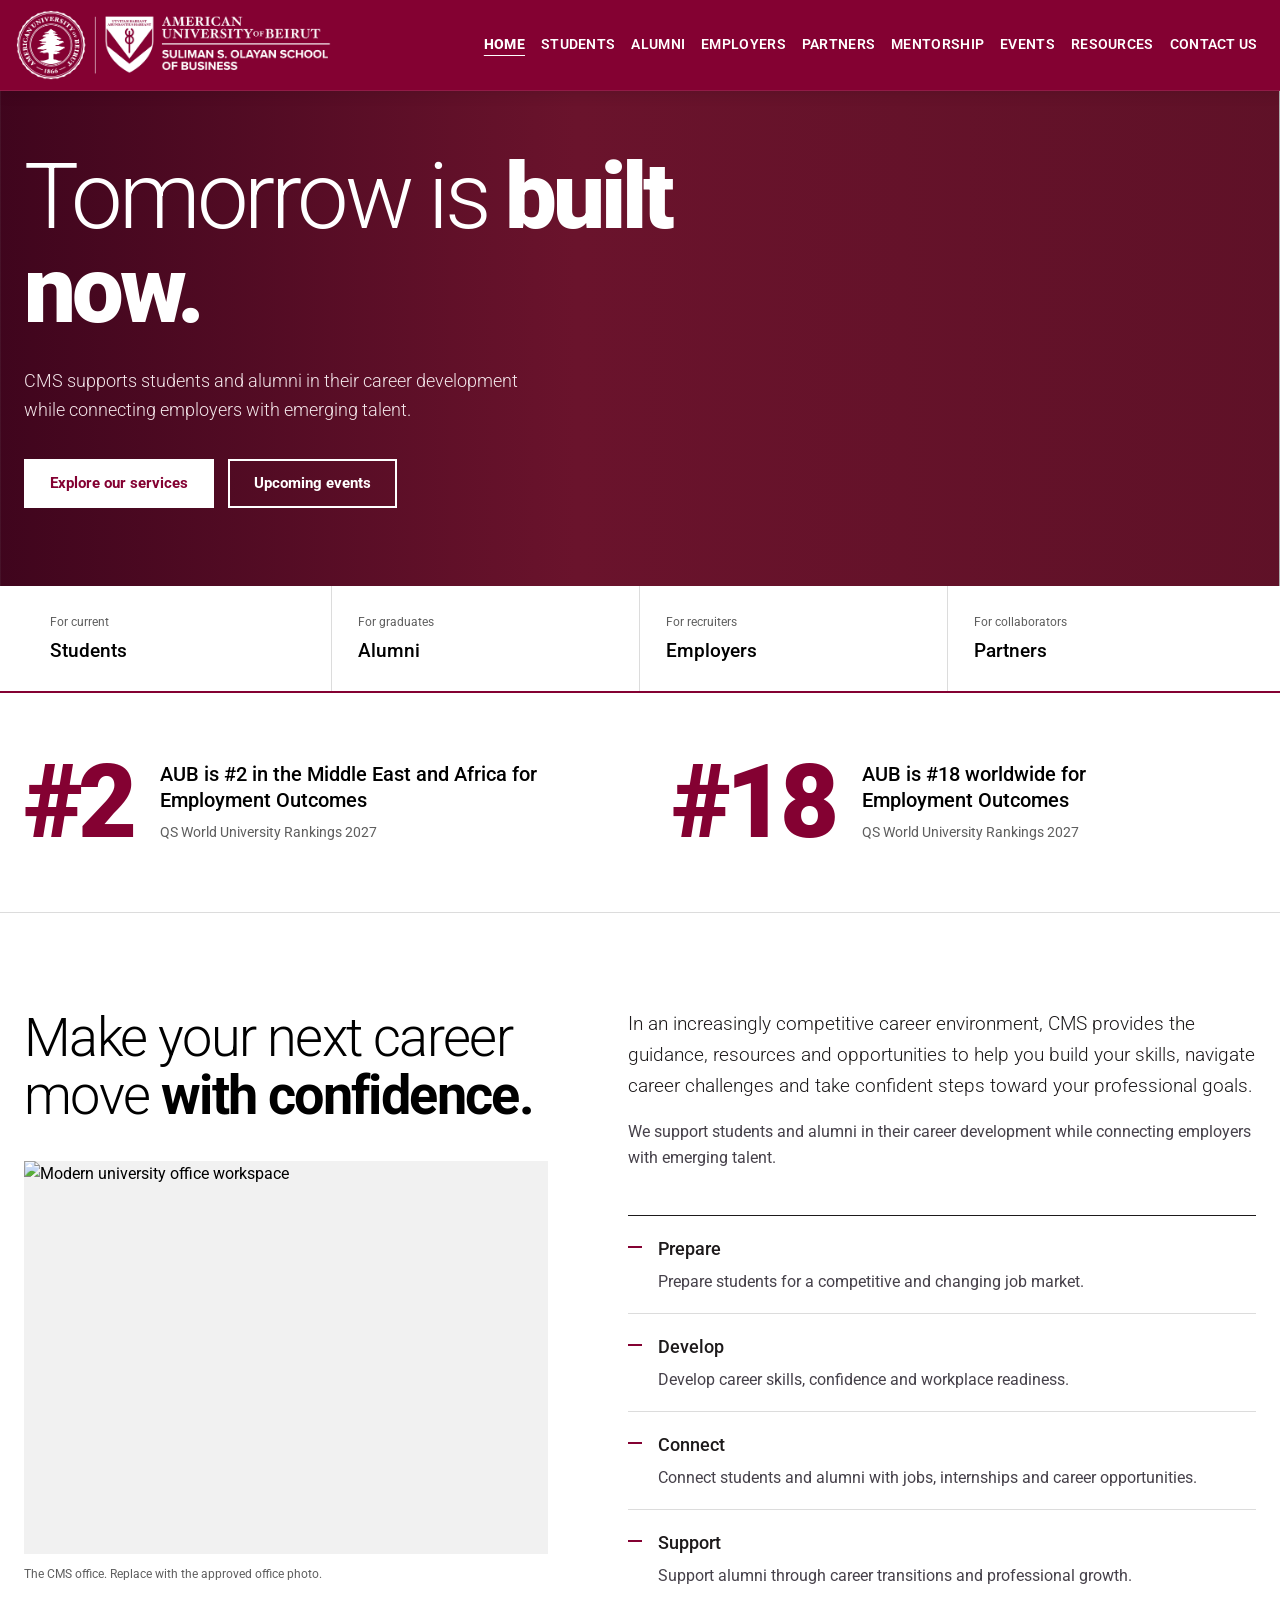
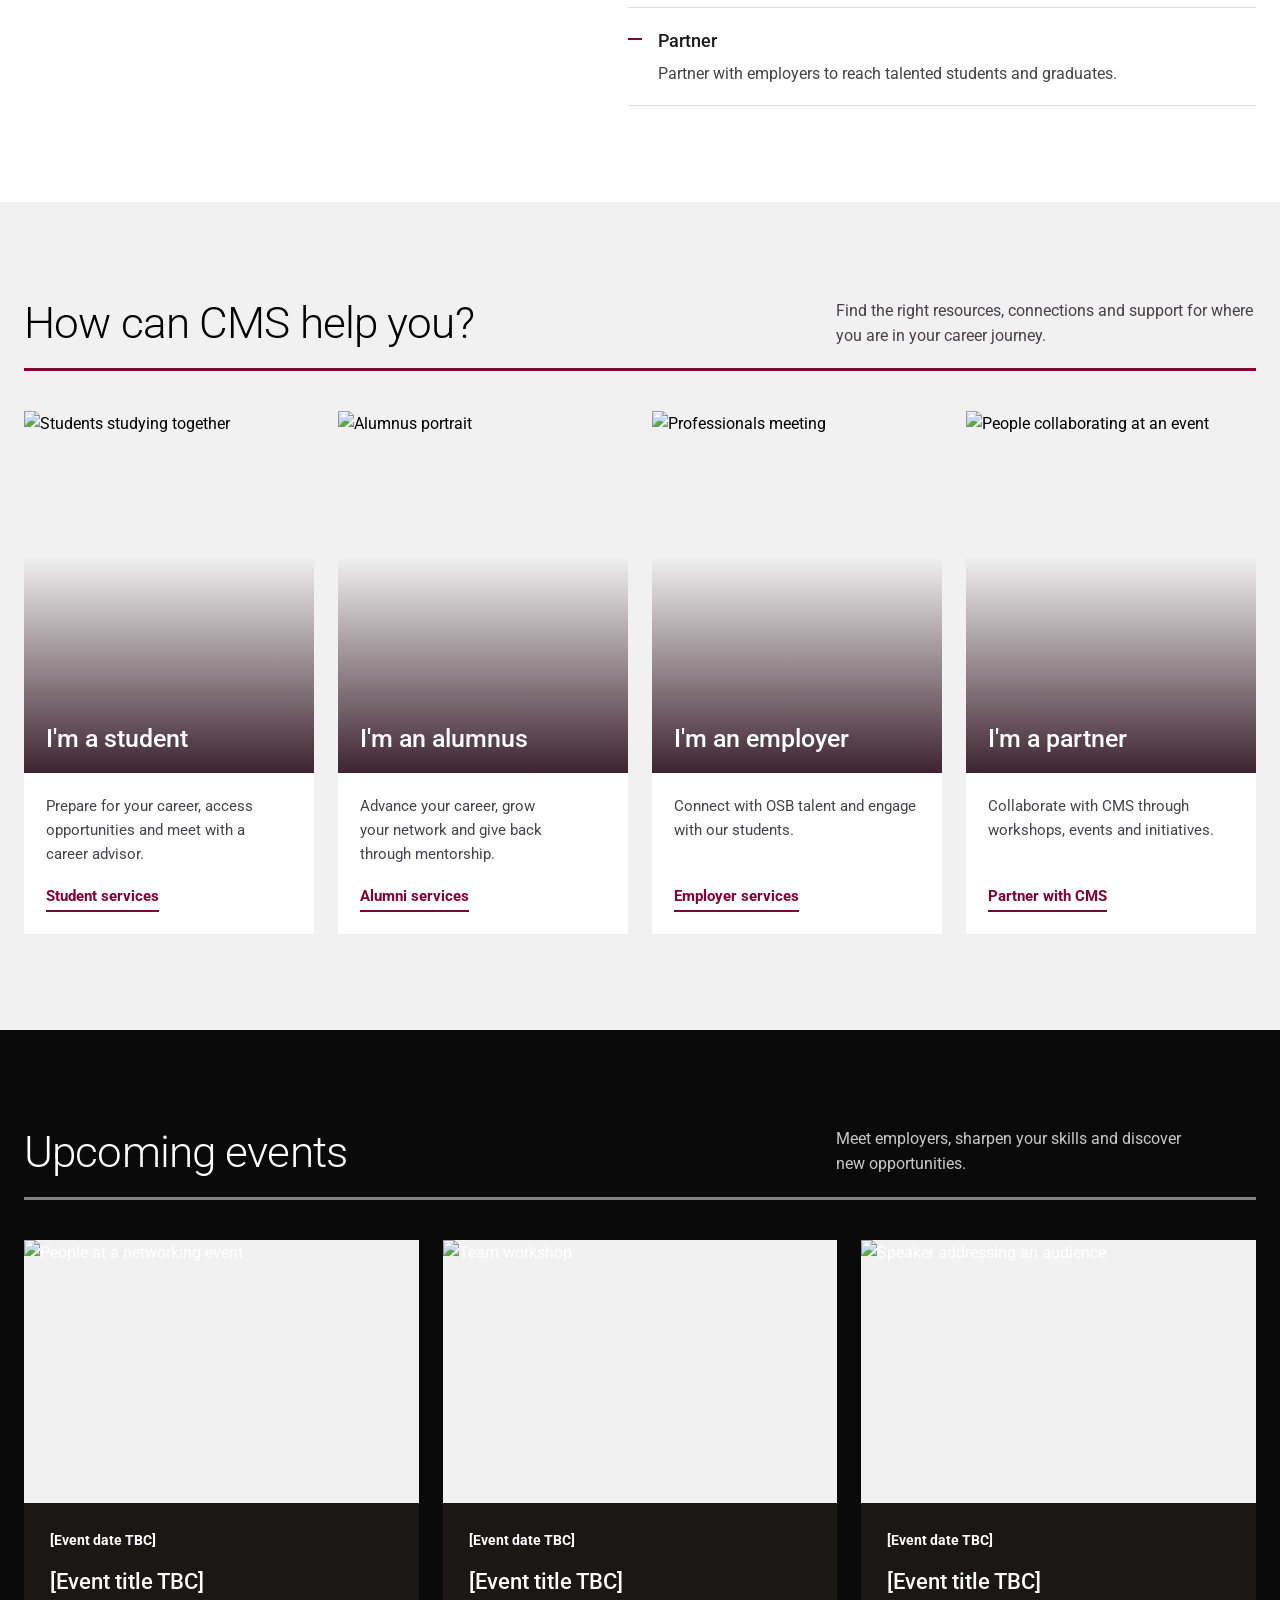
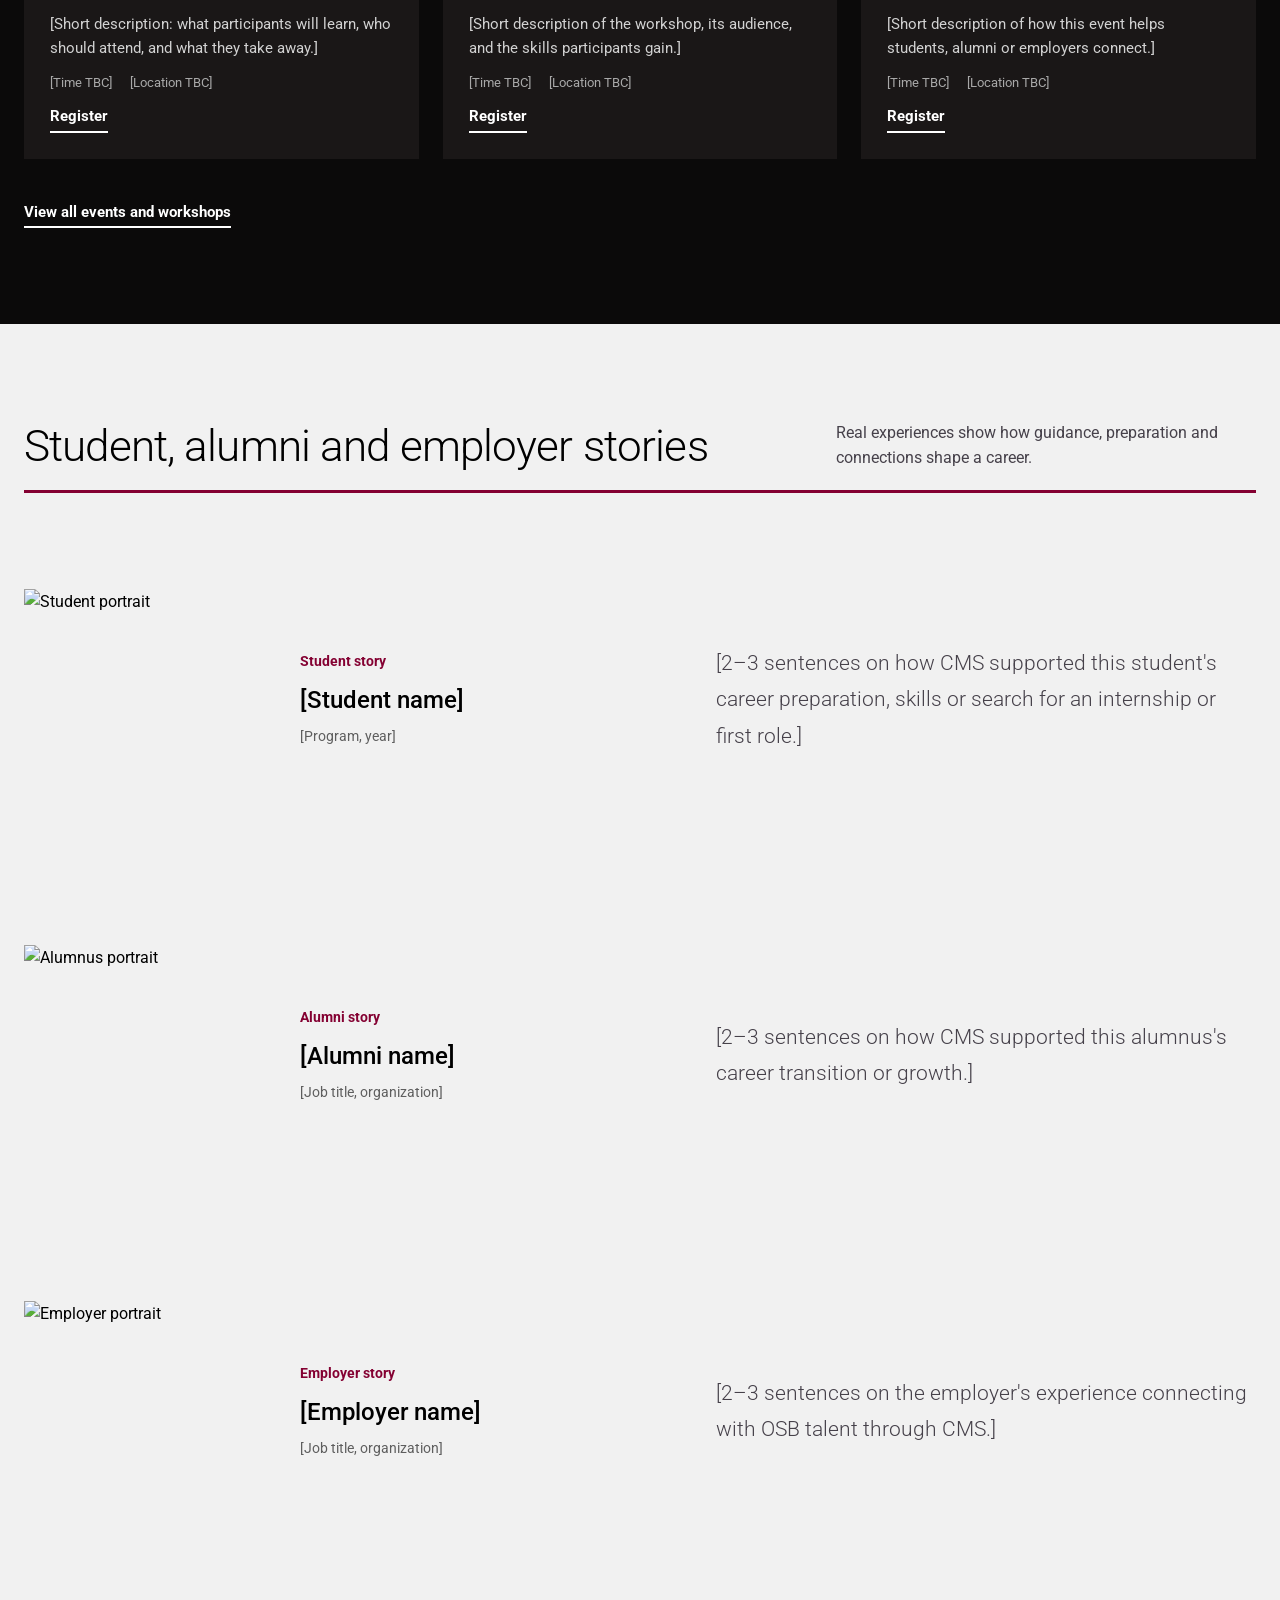
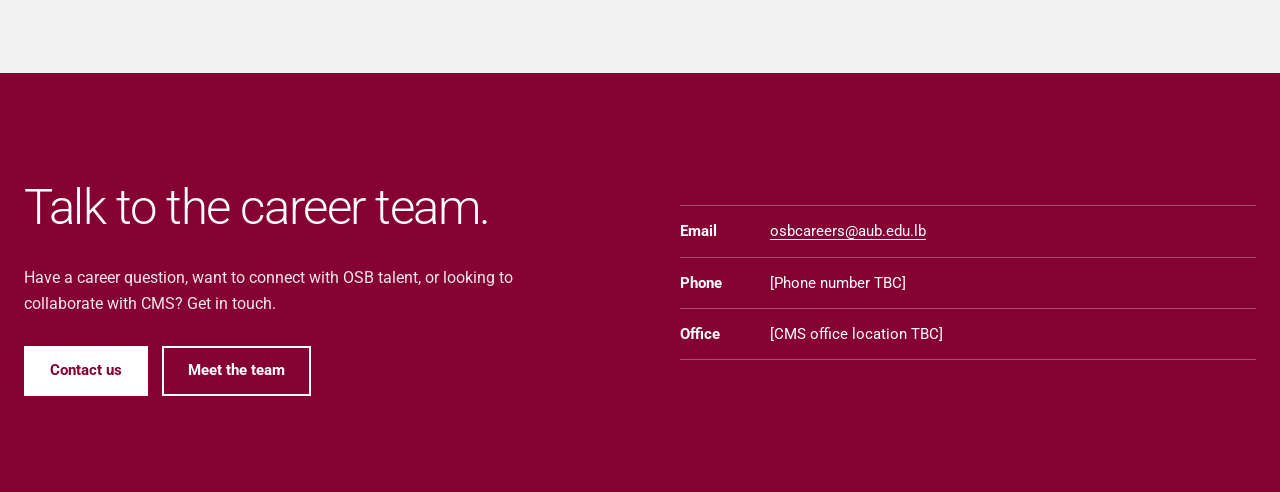
==== index.html @ 4e5e79fa "inner pages" ====
<!DOCTYPE html>
<html lang="en">

<head>
    <meta charset="UTF-8">
    <meta name="viewport" content="width=device-width, initial-scale=1.0">
    <meta name="description"
        content="Career Management Services at the American University of Beirut supports students and alumni in career development and connects employers with emerging talent.">
    <title>Career Management Services | AUB</title>
    <link href="images/logos/favicon.ico" rel="icon" type="image/x-icon" />
    <link rel="preconnect" href="https://fonts.googleapis.com">
    <link rel="preconnect" href="https://fonts.gstatic.com" crossorigin>
    <link href="https://fonts.googleapis.com/css2?family=Roboto:wght@300;400;500;700;900&display=swap" rel="stylesheet">
    <link rel="stylesheet" href="css/menu.css" />
    <link rel="stylesheet" href="css/main.css" />
    <script defer="" src="js/menu.js"></script>

    <style>
        /* Audience path strip */
        .audience-paths {
            position: relative;
            background: var(--color-surface);
            border-bottom: 1px solid var(--color-line);
        }

        .audience-paths__grid {
            position: relative;
            z-index: 2;
            display: grid;
            grid-template-columns: repeat(4, 1fr);
            margin-top: -52px;
            box-shadow: 0 2px 0 var(--color-primary);
        }

        .audience-paths__item {
            display: flex;
            flex-direction: column;
            gap: 4px;
            padding: 26px 26px 24px;
            background: var(--color-surface);
            border-right: 1px solid var(--color-line);
            transition: background var(--transition-base), color var(--transition-base);
        }

        .audience-paths__item:last-child {
            border-right: 0;
        }

        .audience-paths__item:hover {
            background: var(--color-primary);
            color: #fff;
        }

        .audience-paths__eyebrow {
            font-size: .78rem;
            color: var(--color-muted);
            transition: color var(--transition-base);
        }

        .audience-paths__item:hover .audience-paths__eyebrow {
            color: var(--color-primary-soft);
        }

        .audience-paths__label {
            font-size: 1.2rem;
            font-weight: 500;
        }

        /* Employment outcomes band */
        .outcomes {
            padding: var(--space-section-sm) 0 0;
        }

        .outcomes__grid {
            display: grid;
            grid-template-columns: 1fr 1fr;
            gap: 64px;
            padding-bottom: var(--space-section-sm);
            border-bottom: 1px solid var(--color-line);
        }

        /* Stat (home only) */
        .stat {
            display: flex;
            align-items: center;
            gap: 28px;
        }

        .stat__value {
            flex-shrink: 0;
            font-size: clamp(4rem, 8vw, 6.5rem);
            font-weight: 900;
            line-height: .9;
            letter-spacing: -.05em;
            color: var(--color-primary);
        }

        .stat__title {
            font-size: 1.25rem;
            font-weight: 500;
            line-height: 1.3;
            margin-bottom: 8px;
        }

        .stat__source {
            font-size: .9rem;
            color: var(--color-muted);
        }

        /* About */
        .about {
            display: grid;
            grid-template-columns: 5fr 6fr;
            gap: 80px;
        }

        .about__aside {
            position: sticky;
            top: 40px;
            align-self: start;
        }

        .about__title {
            font-size: var(--fs-heading-xl);
            font-weight: 300;
            line-height: 1.08;
            letter-spacing: -.03em;
        }

        .about__title strong {
            font-weight: 700;
        }

        .about__figure {
            margin: 36px 0 0;
        }

        .about__figure-media {
            aspect-ratio: 4 / 3;
        }

        .about__figure-caption {
            margin-top: 10px;
            font-size: .78rem;
            color: var(--color-muted);
        }

        .about__lead {
            margin-bottom: 18px;
        }

        .about__copy p+p {
            margin-top: 16px;
            color: var(--color-body-text);
        }

        /* Pillars list */
        .pillars {
            margin: 44px 0 0;
            padding: 0;
            list-style: none;
            border-top: 1px solid var(--color-ink);
        }

        .pillars__item {
            position: relative;
            padding: 18px 0 18px 30px;
            color: var(--color-body-text);
            border-bottom: 1px solid var(--color-line);
        }

        .pillars__item::before {
            content: "";
            position: absolute;
            left: 0;
            top: 30px;
            width: 14px;
            height: 2px;
            background: var(--color-primary);
        }

        .pillars__title {
            margin-bottom: 6px;
            font-size: 1.15rem;
            font-weight: 500;
            color: var(--color-ink);
        }

        /* Card grid (home only) */
        .card-grid {
            display: grid;
            gap: 24px;
        }

        .card-grid--3 {
            grid-template-columns: repeat(3, 1fr);
        }

        .card-grid--4 {
            grid-template-columns: repeat(4, 1fr);
        }

        /* Audience cards */
        .audience-card {
            display: flex;
            flex-direction: column;
            background: var(--color-surface);
        }

        .audience-card__media {
            aspect-ratio: 4 / 5;
        }

        .audience-card__media img {
            transition: transform var(--transition-slow);
        }

        .audience-card:hover .audience-card__media img {
            transform: scale(1.04);
        }

        .audience-card__media::after {
            content: "";
            position: absolute;
            inset: 40% 0 0;
            background: linear-gradient(transparent, rgba(30, 0, 12, .85));
        }

        .audience-card__title {
            position: absolute;
            left: 22px;
            right: 22px;
            bottom: 20px;
            z-index: 1;
            color: #fff;
            font-size: 1.55rem;
            font-weight: 500;
            line-height: 1.15;
        }

        .audience-card__body {
            display: flex;
            flex: 1;
            flex-direction: column;
            gap: 18px;
            padding: 22px;
        }

        .audience-card__text {
            font-size: .93rem;
            color: var(--color-body-text);
        }

        .audience-card__body .cta-link {
            margin-top: auto;
            align-self: flex-start;
        }

        /* Dark section variant (home only) */
        .section--dark {
            background: var(--color-surface-dark);
            color: #fff;
        }

        .section--dark .section-heading {
            border-bottom-color: #808080;
        }

        .section--dark .section-heading__intro {
            color: #c9c9c9;
        }

        .section--dark .cta-link {
            color: #fff;
        }

        .section--dark .cta-link:hover {
            color: var(--color-primary);
        }

        /* Event cards */
        .event-card {
            display: flex;
            flex-direction: column;
            background: var(--color-surface-dark-alt);
        }

        .event-card__media {
            aspect-ratio: 3 / 2;
        }

        .event-card__body {
            display: flex;
            flex: 1;
            flex-direction: column;
            gap: 12px;
            padding: 26px;
        }

        .event-card__date {
            font-size: .9rem;
            font-weight: 700;
        }

        .event-card__title {
            font-size: 1.4rem;
            font-weight: 500;
        }

        .event-card__text {
            font-size: .95rem;
            color: var(--color-on-dark-soft);
        }

        .event-card__meta {
            display: flex;
            flex-wrap: wrap;
            gap: 6px 18px;
            font-size: .82rem;
            color: var(--color-on-dark-muted);
        }

        .event-card__body .cta-link {
            margin-top: auto;
            align-self: flex-start;
        }

        .events__footer {
            margin-top: 40px;
        }

        /* Stories */
        .story-list {
            display: grid;
            gap: 24px;
        }

        .story {
            display: grid;
            grid-template-columns: 220px 1fr 1.5fr;
            gap: 56px;
            align-items: center;
            padding: 56px 0;
        }

        .story__media {
            aspect-ratio: 1;
        }

        .story__kind {
            margin-bottom: 8px;
            font-size: .85rem;
            font-weight: 700;
            color: var(--color-primary);
        }

        .story__name {
            font-size: 1.5rem;
            font-weight: 500;
        }

        .story__role {
            margin-top: 6px;
            font-size: .88rem;
            color: var(--color-muted);
        }

        .story__quote {
            margin: 0;
            max-width: 640px;
            font-size: 1.3rem;
            font-weight: 300;
            line-height: 1.75;
            color: var(--color-body-text);
        }

        /* Contact (home) */
        .contact__grid {
            display: grid;
            grid-template-columns: 1fr 1fr;
            gap: 80px;
        }

        .contact__title {
            margin-bottom: 18px;
            font-size: var(--fs-heading-md);
            font-weight: 300;
            letter-spacing: -.03em;
        }

        .contact__text {
            max-width: 520px;
            color: var(--color-primary-soft);
        }

        .contact__actions {
            margin-top: 30px;
        }

        /* Contact details on the maroon CTA band (home only) */
        .section--brand .contact-details {
            margin: 0;
            align-self: center;
        }

        .section--brand .contact-details__row {
            grid-template-columns: 90px 1fr;
            gap: 0;
            padding: 13px 0;
            border-bottom-color: rgba(255, 255, 255, .3);
        }

        .section--brand .contact-details__row:first-child {
            border-top-color: rgba(255, 255, 255, .3);
        }

        .section--brand .contact-details__term,
        .section--brand .contact-details__value,
        .section--brand .contact-details__value a {
            color: inherit;
        }

        /* Responsive */
        @media (max-width: 1000px) {
            .about {
                grid-template-columns: 1fr;
                gap: 36px;
            }

            .about__aside {
                position: static;
            }

            .story {
                grid-template-columns: 160px 1fr;
                gap: 28px;
                padding: 40px 0;
            }

            .story__quote {
                grid-column: 1 / -1;
            }

            .contact__grid {
                grid-template-columns: 1fr;
                gap: 48px;
            }

            .contact-details {
                align-self: start;
            }
        }

        @media (max-width: 780px) {
            .audience-paths__grid {
                grid-template-columns: 1fr 1fr;
                margin-top: -40px;
            }

            .audience-paths__item {
                padding: 20px;
                border-bottom: 1px solid var(--color-line);
            }

            .audience-paths__item:nth-child(2) {
                border-right: 0;
            }

            .outcomes__grid {
                grid-template-columns: 1fr;
                gap: 36px;
            }

            .card-grid--4 {
                grid-template-columns: repeat(2, 1fr);
            }

            .card-grid--3 {
                grid-template-columns: 1fr 1fr;
            }

            .story {
                grid-template-columns: 96px 1fr;
                gap: 20px;
            }

            .story__quote {
                font-size: 1.1rem;
            }
        }

        @media (max-width: 480px) {

            .card-grid--3,
            .card-grid--4 {
                grid-template-columns: 1fr;
            }
        }
    </style>
</head>

<body>
    <header class="nav-main-header">
        <div class="nav-main-container">

            <!-- LOGO -->
            <div class="nav-logo">
                <a href="./index.html">
                    <img src="images/logos/AUB+OSB-Merged-Logo-white.png" alt="AUB OSB Logo" />
                </a>
            </div>

            <!-- DESKTOP NAVIGATION -->
            <nav class="nav-osb-links" aria-label="Main navigation">
                <ul class="osb-nav">
                    <li class="osb-nav-item">
                        <a href="./index.html" id="home-link">Home</a>
                    </li>
                    <li class="osb-nav-item">
                        <a href="./students.html" id="students-link">Students</a>
                    </li>
                    <li class="osb-nav-item">
                        <a href="./alumni.html" id="alumni-link">Alumni</a>
                    </li>
                    <li class="osb-nav-item">
                        <a href="./employers.html" id="employers-link">Employers</a>
                    </li>
                    <li class="osb-nav-item">
                        <a href="./partners.html" id="partners-link">Partners</a>
                    </li>
                    <li class="osb-nav-item">
                        <a href="./mentorship.html" id="mentorship-link">Mentorship</a>
                    </li>
                    <li class="osb-nav-item">
                        <a href="./events.html" id="events-link">Events</a>
                    </li>
                    <li class="osb-nav-item">
                        <a href="./resources.html" id="resources-link">Resources</a>
                    </li>
                    <li class="osb-nav-item">
                        <a href="./contact.html" id="contact-link">Contact Us</a>
                    </li>
                </ul>
            </nav>

            <!-- MOBILE MENU BUTTON -->
            <button class="mobile-burger-inline" id="mobileBurgerBtn" type="button" aria-label="Open menu"
                aria-controls="mobileOverlay" aria-expanded="false">
                <svg fill="none" height="28" width="28" viewBox="0 0 24 24" stroke="white" stroke-width="2"
                    aria-hidden="true">
                    <line x1="3" y1="6" x2="21" y2="6"></line>
                    <line x1="3" y1="12" x2="21" y2="12"></line>
                    <line x1="3" y1="18" x2="21" y2="18"></line>
                </svg>
            </button>

        </div>
    </header>

    <!-- MOBILE OVERLAY -->
    <div class="mobile-overlay" id="mobileOverlay" role="dialog" aria-modal="true" aria-label="Main menu"
        aria-hidden="true" inert>
        <div class="mobile-overlay-content">

            <button class="mobile-close" id="closeOverlayBtn" type="button" aria-label="Close menu">
                <svg fill="none" height="28" width="28" viewBox="0 0 24 24" stroke="white" stroke-width="2"
                    aria-hidden="true">
                    <line x1="5" y1="5" x2="19" y2="19"></line>
                    <line x1="19" y1="5" x2="5" y2="19"></line>
                </svg>
            </button>

            <nav aria-label="Mobile navigation">
                <ul class="mobile-nav">
                    <li><a class="mobile-nav-link" href="./index.html">Home</a></li>
                    <li><a class="mobile-nav-link" href="./students.html">Student</a></li>
                    <li><a class="mobile-nav-link" href="./alumni.html">Alumni</a></li>
                    <li><a class="mobile-nav-link" href="./employers.html">Employers</a></li>
                    <li><a class="mobile-nav-link" href="./partners.html">Partners</a></li>
                    <li><a class="mobile-nav-link" href="./mentorship.html">Mentorship</a></li>
                    <li><a class="mobile-nav-link" href="./events.html">Events</a></li>
                    <li><a class="mobile-nav-link" href="./resources.html">Resources</a></li>
                    <li><a class="mobile-nav-link" href="./contact.html">Contact Us</a></li>
                </ul>
            </nav>

        </div>
    </div>
    <main>
        <!-- ================= Hero (shared component) ================= -->
        <section class="hero" id="home">
            <div class="hero__media">
                <img src="https://images.unsplash.com/photo-1521737711867-e3b97375f902?auto=format&fit=crop&w=2200&q=85"
                    alt="" role="presentation">
            </div>
            <div class="container hero__content">
                <h1 class="hero__title">Tomorrow is <strong>built now.</strong></h1>
                <p class="hero__subtitle">CMS supports students and alumni in their career development while connecting
                    employers with emerging talent.</p>
                <div class="btn-group">
                    <a class="btn btn--light" href="#who-we-serve">Explore our services</a>
                    <a class="btn btn--ghost" href="#events">Upcoming events</a>
                </div>
            </div>
        </section>

        <!-- ================= Audience path strip ================= -->
        <section class="audience-paths" aria-label="Choose your path">
            <div class="container audience-paths__grid">
                <a class="audience-paths__item" href="#who-we-serve">
                    <small class="audience-paths__eyebrow">For current</small>
                    <strong class="audience-paths__label">Students</strong>
                </a>
                <a class="audience-paths__item" href="#who-we-serve">
                    <small class="audience-paths__eyebrow">For graduates</small>
                    <strong class="audience-paths__label">Alumni</strong>
                </a>
                <a class="audience-paths__item" href="#who-we-serve">
                    <small class="audience-paths__eyebrow">For recruiters</small>
                    <strong class="audience-paths__label">Employers</strong>
                </a>
                <a class="audience-paths__item" href="#who-we-serve">
                    <small class="audience-paths__eyebrow">For collaborators</small>
                    <strong class="audience-paths__label">Partners</strong>
                </a>
            </div>
        </section>

        <!-- ================= Employment outcomes ================= -->
        <section class="outcomes" aria-label="AUB employment outcomes rankings">
            <div class="container outcomes__grid">
                <div class="stat">
                    <div class="stat__value">#2</div>
                    <div>
                        <h3 class="stat__title">AUB is #2 in the Middle East and Africa for Employment Outcomes</h3>
                        <p class="stat__source">QS World University Rankings 2027</p>
                    </div>
                </div>
                <div class="stat">
                    <div class="stat__value">#18</div>
                    <div>
                        <h3 class="stat__title">AUB is #18 worldwide for Employment Outcomes</h3>
                        <p class="stat__source">QS World University Rankings 2027</p>
                    </div>
                </div>
            </div>
        </section>

        <!-- ================= Who we are ================= -->
        <section class="section" id="who-we-are">
            <div class="container about">
                <div class="about__aside">
                    <h2 class="about__title">Make your next career move <strong>with confidence.</strong></h2>
                    <figure class="about__figure">
                        <div class="media-frame about__figure-media">
                            <img src="https://images.unsplash.com/photo-1497366754035-f200968a6e72?auto=format&fit=crop&w=1400&q=85"
                                alt="Modern university office workspace">
                        </div>
                        <figcaption class="about__figure-caption">The CMS office. Replace with the approved office
                            photo.</figcaption>
                    </figure>
                </div>

                <div class="about__copy">
                    <p class="text-lead about__lead">In an increasingly competitive career environment, CMS provides
                        the guidance, resources and opportunities to help you build your skills, navigate career
                        challenges and take confident steps toward your professional goals.</p>
                    <p>We support students and alumni in their career development while connecting employers with
                        emerging talent.</p>

                    <ul class="pillars">
                        <li class="pillars__item">
                            <h3 class="pillars__title">Prepare</h3>Prepare students for a competitive and changing job
                            market.
                        </li>
                        <li class="pillars__item">
                            <h3 class="pillars__title">Develop</h3>Develop career skills, confidence and workplace
                            readiness.
                        </li>
                        <li class="pillars__item">
                            <h3 class="pillars__title">Connect</h3>Connect students and alumni with jobs, internships
                            and career opportunities.
                        </li>
                        <li class="pillars__item">
                            <h3 class="pillars__title">Support</h3>Support alumni through career transitions and
                            professional growth.
                        </li>
                        <li class="pillars__item">
                            <h3 class="pillars__title">Partner</h3>Partner with employers to reach talented students and
                            graduates.
                        </li>
                    </ul>
                </div>
            </div>
        </section>

        <!-- ================= Who we serve ================= -->
        <section class="section section--muted" id="who-we-serve">
            <div class="container">
                <header class="section-heading">
                    <h2 class="section-heading__title">How can CMS help you?</h2>
                    <p class="section-heading__intro">Find the right resources, connections and support for where you
                        are in your career journey.</p>
                </header>

                <div class="card-grid card-grid--4">
                    <a class="audience-card" href="#contact">
                        <div class="media-frame audience-card__media">
                            <img src="https://images.unsplash.com/photo-1523240795612-9a054b0db644?auto=format&fit=crop&w=800&q=80"
                                alt="Students studying together">
                            <h3 class="audience-card__title">I'm a student</h3>
                        </div>
                        <div class="audience-card__body">
                            <p class="audience-card__text">Prepare for your career, access opportunities and meet with a
                                career advisor.</p>
                            <span class="cta-link">Student services</span>
                        </div>
                    </a>

                    <a class="audience-card" href="#contact">
                        <div class="media-frame audience-card__media">
                            <img src="https://images.unsplash.com/photo-1500648767791-00dcc994a43e?auto=format&fit=crop&w=800&q=80"
                                alt="Alumnus portrait">
                            <h3 class="audience-card__title">I'm an alumnus</h3>
                        </div>
                        <div class="audience-card__body">
                            <p class="audience-card__text">Advance your career, grow your network and give back through
                                mentorship.</p>
                            <span class="cta-link">Alumni services</span>
                        </div>
                    </a>

                    <a class="audience-card" href="#contact">
                        <div class="media-frame audience-card__media">
                            <img src="https://images.unsplash.com/photo-1521737711867-e3b97375f902?auto=format&fit=crop&w=800&q=80"
                                alt="Professionals meeting">
                            <h3 class="audience-card__title">I'm an employer</h3>
                        </div>
                        <div class="audience-card__body">
                            <p class="audience-card__text">Connect with OSB talent and engage with our students.</p>
                            <span class="cta-link">Employer services</span>
                        </div>
                    </a>

                    <a class="audience-card" href="#contact">
                        <div class="media-frame audience-card__media">
                            <img src="https://images.unsplash.com/photo-1511632765486-a01980e01a18?auto=format&fit=crop&w=800&q=80"
                                alt="People collaborating at an event">
                            <h3 class="audience-card__title">I'm a partner</h3>
                        </div>
                        <div class="audience-card__body">
                            <p class="audience-card__text">Collaborate with CMS through workshops, events and
                                initiatives.</p>
                            <span class="cta-link">Partner with CMS</span>
                        </div>
                    </a>
                </div>
            </div>
        </section>

        <!-- ================= Events ================= -->
        <section class="section section--dark" id="events">
            <div class="container">
                <header class="section-heading">
                    <h2 class="section-heading__title">Upcoming events</h2>
                    <p class="section-heading__intro">Meet employers, sharpen your skills and discover new
                        opportunities.</p>
                </header>

                <div class="card-grid card-grid--3">
                    <article class="event-card">
                        <div class="media-frame event-card__media">
                            <img src="https://images.unsplash.com/photo-1515187029135-18ee286d815b?auto=format&fit=crop&w=900&q=80"
                                alt="People at a networking event">
                        </div>
                        <div class="event-card__body">
                            <p class="event-card__date">[Event date TBC]</p>
                            <h3 class="event-card__title">[Event title TBC]</h3>
                            <p class="event-card__text">[Short description: what participants will learn, who should
                                attend, and what they take away.]</p>
                            <div class="event-card__meta">
                                <span>[Time TBC]</span><span>[Location TBC]</span>
                            </div>
                            <a class="cta-link" href="#">Register</a>
                        </div>
                    </article>

                    <article class="event-card">
                        <div class="media-frame event-card__media">
                            <img src="https://images.unsplash.com/photo-1552664730-d307ca884978?auto=format&fit=crop&w=900&q=80"
                                alt="Team workshop">
                        </div>
                        <div class="event-card__body">
                            <p class="event-card__date">[Event date TBC]</p>
                            <h3 class="event-card__title">[Event title TBC]</h3>
                            <p class="event-card__text">[Short description of the workshop, its audience, and the skills
                                participants gain.]</p>
                            <div class="event-card__meta">
                                <span>[Time TBC]</span><span>[Location TBC]</span>
                            </div>
                            <a class="cta-link" href="#">Register</a>
                        </div>
                    </article>

                    <article class="event-card">
                        <div class="media-frame event-card__media">
                            <img src="https://images.unsplash.com/photo-1517245386807-bb43f82c33c4?auto=format&fit=crop&w=900&q=80"
                                alt="Speaker addressing an audience">
                        </div>
                        <div class="event-card__body">
                            <p class="event-card__date">[Event date TBC]</p>
                            <h3 class="event-card__title">[Event title TBC]</h3>
                            <p class="event-card__text">[Short description of how this event helps students, alumni or
                                employers connect.]</p>
                            <div class="event-card__meta">
                                <span>[Time TBC]</span><span>[Location TBC]</span>
                            </div>
                            <a class="cta-link" href="#">Register</a>
                        </div>
                    </article>
                </div>

                <div class="events__footer">
                    <a class="cta-link" href="#">View all events and workshops</a>
                </div>
            </div>
        </section>

        <!-- ================= Stories ================= -->
        <section class="section section--muted" id="stories">
            <div class="container">
                <header class="section-heading">
                    <h2 class="section-heading__title">Student, alumni and employer stories</h2>
                    <p class="section-heading__intro">Real experiences show how guidance, preparation and connections
                        shape a career.</p>
                </header>

                <div class="story-list">
                    <article class="story">
                        <div class="media-frame story__media">
                            <img src="https://images.unsplash.com/photo-1580489944761-15a19d654956?auto=format&fit=crop&w=1000&q=80"
                                alt="Student portrait">
                        </div>
                        <div>
                            <p class="story__kind">Student story</p>
                            <h3 class="story__name">[Student name]</h3>
                            <p class="story__role">[Program, year]</p>
                        </div>
                        <blockquote class="story__quote">[2–3 sentences on how CMS supported this student's career
                            preparation, skills or search for an internship or first role.]</blockquote>
                    </article>

                    <article class="story">
                        <div class="media-frame story__media">
                            <img src="https://images.unsplash.com/photo-1506794778202-cad84cf45f1d?auto=format&fit=crop&w=700&q=80"
                                alt="Alumnus portrait">
                        </div>
                        <div>
                            <p class="story__kind">Alumni story</p>
                            <h3 class="story__name">[Alumni name]</h3>
                            <p class="story__role">[Job title, organization]</p>
                        </div>
                        <blockquote class="story__quote">[2–3 sentences on how CMS supported this alumnus's career
                            transition or growth.]</blockquote>
                    </article>

                    <article class="story">
                        <div class="media-frame story__media">
                            <img src="https://images.unsplash.com/photo-1560250097-0b93528c311a?auto=format&fit=crop&w=700&q=80"
                                alt="Employer portrait">
                        </div>
                        <div>
                            <p class="story__kind">Employer story</p>
                            <h3 class="story__name">[Employer name]</h3>
                            <p class="story__role">[Job title, organization]</p>
                        </div>
                        <blockquote class="story__quote">[2–3 sentences on the employer's experience connecting with OSB
                            talent through CMS.]</blockquote>
                    </article>
                </div>
            </div>
        </section>

        <!-- ================= Contact ================= -->
        <section class="section section--brand" id="contact">
            <div class="container contact__grid">
                <div>
                    <h2 class="contact__title">Talk to the career team.</h2>
                    <p class="contact__text">Have a career question, want to connect with OSB talent, or looking to
                        collaborate with CMS? Get in touch.</p>
                    <div class="btn-group contact__actions">
                        <a class="btn btn--light" href="mailto:osbcareers@aub.edu.lb">Contact us</a>
                        <a class="btn btn--ghost" href="#">Meet the team</a>
                    </div>
                </div>

                <dl class="contact-details">
                    <div class="contact-details__row">
                        <dt class="contact-details__term">Email</dt>
                        <dd class="contact-details__value"><a
                                href="mailto:osbcareers@aub.edu.lb">osbcareers@aub.edu.lb</a></dd>
                    </div>
                    <div class="contact-details__row">
                        <dt class="contact-details__term">Phone</dt>
                        <dd class="contact-details__value">[Phone number TBC]</dd>
                    </div>
                    <div class="contact-details__row">
                        <dt class="contact-details__term">Office</dt>
                        <dd class="contact-details__value">[CMS office location TBC]</dd>
                    </div>
                </dl>
            </div>
        </section>
    </main>
    <div id="footer-placeholder"></div>
    <script src="https://liiwaa-osb.github.io/AUB-OSB-shared-components/footer-load-V.js"></script>
    <!-- do not remove this comment -->
    <!-- <script src="https://www.aub.edu.lb/osb/AUB_OSB_shared_components/footer-load-V.js"></script> -->
</body>

</html>
---- css/menu.css ----
/* ========== MAIN NAV ========== */

.nav-main-header {
    position: fixed;
    top: 0;
    left: 0;
    right: 0;
    z-index: 1000;
    background: var(--color-primary, #840132);
    border-bottom: 1px solid rgba(255, 255, 255, 0.1);
    box-shadow: 0 4px 12px rgba(0, 0, 0, 0.1);
    padding: 10px 0;
}

.nav-main-container {
    max-width: var(--container-max-width, 1280px);
    margin: 0 auto;
    padding: 0 1rem;

    display: flex;
    align-items: center;
    justify-content: space-between;
    gap: 1rem;

    min-height: var(--nav-height, 70px);
}

/* LOGO */
.nav-logo {
    flex: 0 0 auto;
    display: block;
}

.nav-logo img {
    height: 70px;
    width: auto;
    display: block;
}

/* DESKTOP MENU */
.nav-osb-links {
    flex: 1 1 auto;
    min-width: 0;
    display: flex;
    justify-content: flex-end;
}

.nav-osb-links .osb-nav {
    display: flex;
    align-items: center;
    justify-content: flex-end;
    flex-wrap: nowrap;
    width: 100%;
    margin: 0;
    padding: 0;
    gap: .2rem;
    list-style: none;
}

.nav-osb-links .osb-nav-item {
    flex: 0 0 auto;
    position: relative;
    text-align: center;
    list-style: none;
}

.nav-osb-links .osb-nav-item>a {
    display: flex;
    align-items: center;
    justify-content: center;

    color: #fff;
    text-decoration: none;

    font-size: .85rem;
    font-weight: 600;
    text-transform: uppercase;
    letter-spacing: .3px;

    padding: .75rem .4rem;

    white-space: nowrap;
    word-break: keep-all;

    transition: color .2s ease;
}

.nav-osb-links .osb-nav-item>a:hover {
    color: rgba(255, 255, 255, .8);
}

/* =========================================================
   WHEN DESKTOP MENU DOES NOT FIT:
   LOGO GETS ITS OWN ROW, MENU GETS A SECOND ROW
   ========================================================= */

@media (min-width: 1024px) and (max-width: 1250px) {

    .nav-main-container {
        flex-wrap: wrap;
        justify-content: center;
        gap: 0;
    }

    .nav-logo {
        width: 100%;
        display: flex;
        justify-content: left;
        padding-bottom: .5rem;
    }

    .nav-osb-links {
        width: 100%;
        flex: 0 0 100%;
    }

    .nav-osb-links .osb-nav {
        justify-content: right;
        flex-wrap: nowrap;
    }

    .nav-osb-links .osb-nav-item>a {
        padding: .65rem .35rem;
        font-size: .8rem;
    }
}

/* MOBILE */
.mobile-burger-inline {
    display: none;
    background: none;
    border: none;
    cursor: pointer;
    padding: .5rem;
    align-items: center;
    justify-content: center;
    line-height: 0;
}

@media (max-width: 1023px) {

    .nav-main-container {
        justify-content: space-between;
        flex-wrap: nowrap;
    }

    .nav-logo img {
        height: 60px;
    }

    .nav-osb-links {
        display: none;
    }

    .mobile-burger-inline {
        display: flex;
        margin-left: auto;
    }
}

/* ========== PAGE OFFSET (fixed header) ========== */
/* --nav-offset is measured by menu-v2.js (header height changes between 1 and 2 rows) */

html {
    scroll-padding-top: var(--nav-offset, 90px);
}

body {
    padding-top: var(--nav-offset, 90px);
}

/* ========== ACTIVE STATE ========== */
.nav-osb-links .osb-nav-item>a.is-active {
    color: white;
    text-decoration: underline;
    text-underline-offset: 6px;
    font-weight: 800;
}

.mobile-nav-link.is-active {
    background: rgba(255, 255, 255, .12);
    text-decoration: underline;
    text-underline-offset: 6px;
    font-weight: 800;
}

/* ========== FOCUS ========== */

.nav-logo a:focus-visible,
.nav-osb-links a:focus-visible,
.mobile-burger-inline:focus-visible,
.mobile-close:focus-visible,
.mobile-nav-link:focus-visible {
    outline: 2px solid #fff;
    outline-offset: 2px;
}

/* ========== MOBILE OVERLAY ========== */

.mobile-overlay {
    position: fixed;
    inset: 0;
    z-index: 2000;
    background: var(--color-primary, #840132);
    opacity: 0;
    visibility: hidden;
    transition: opacity .25s ease, visibility .25s ease;
    overflow-y: auto;
}

.mobile-overlay.open {
    opacity: 1;
    visibility: visible;
}

body.menu-open {
    overflow: hidden;
}

.mobile-overlay-content {
    padding: 1rem;
    max-width: var(--container-max-width, 1280px);
    margin: 0 auto;
}

.mobile-close {
    display: block;
    margin-left: auto;
    background: none;
    border: 0;
    padding: .5rem;
    cursor: pointer;
    line-height: 0;
}

.mobile-nav {
    list-style: none;
    margin: 1.5rem 0 0;
    padding: 0;
}

.mobile-nav-link {
    display: block;
    padding: 1rem .5rem;
    color: #fff;
    text-decoration: none;
    font-size: 1rem;
    font-weight: 600;
    text-transform: uppercase;
    letter-spacing: .3px;
    border-bottom: 1px solid rgba(255, 255, 255, .15);
}

/* Overlay is mobile-only */
@media (min-width: 1024px) {
    .mobile-overlay {
        display: none;
    }
}

@media (prefers-reduced-motion: reduce) {
    .mobile-overlay {
        transition: none;
    }
}

/*********************
* Shared design 
*********************/

/* Content block */
/* .content-block + .content-block { margin-top: 88px; }

.content-block__eyebrow {
  font-size: .78rem;
  font-weight: 700;
  letter-spacing: .14em;
  text-transform: uppercase;
  color: var(--color-primary);
  margin-bottom: 12px;
}

.content-block__title {
  font-size: var(--fs-heading-lg);
  font-weight: 300;
  letter-spacing: -.02em;
  line-height: 1.1;
  margin-bottom: 18px;
}

.content-block__intro {
  max-width: 620px;
  font-size: 1.05rem;
  color: var(--color-body-text);
}

@media (max-width: 780px) {
  .content-block + .content-block { margin-top: 64px; }
} */

/* Steps */
.steps {
  display: grid;
  grid-template-columns: repeat(2, minmax(0, 1fr));
  gap: 20px;
}

.step {
  display: grid;
  grid-template-columns: auto minmax(0, 1fr);
  gap: 20px;
  padding: 26px;
  background: var(--color-surface);
  border: 1px solid var(--color-line);
  border-left: 3px solid var(--color-primary);
}

.step__index { font-size: 1rem; font-weight: 700; letter-spacing: .1em; color: var(--color-primary); }
.step__title { font-size: 1.1rem; font-weight: 500; line-height: 1.3; margin-bottom: 6px; }
.step__text  { font-size: .93rem; color: var(--color-body-text); }

@media (max-width: 780px) { .steps { grid-template-columns: 1fr; } }

/* Detail list */
.detail-list { margin: 36px 0 0; border-top: 1px solid var(--color-ink); }

.detail-row {
  display: grid;
  grid-template-columns: 220px 1fr;
  gap: 20px;
  padding: 18px 0;
  border-bottom: 1px solid var(--color-line);
  font-size: .95rem;
}

.detail-row dt { font-weight: 700; color: var(--color-ink); }
.detail-row dd { margin: 0; color: var(--color-body-text); }

@media (max-width: 780px) {
  .detail-row { grid-template-columns: 1fr; gap: 4px; }
}

/* Stat cards */
.stat-card-grid {
  display: grid;
  grid-template-columns: repeat(4, minmax(0, 1fr));
  gap: 24px;
}

.stat-card {
  padding: 26px;
  background: var(--color-surface);
  border: 1px solid var(--color-line);
  border-top: 3px solid var(--color-primary);
}

.stat-card__value {
  font-size: clamp(2rem, 3.4vw, 2.6rem);
  font-weight: 900;
  line-height: 1;
  letter-spacing: -.04em;
  color: var(--color-primary);
}

.stat-card__label { margin-top: 10px; font-size: 1rem; font-weight: 500; color: var(--color-ink); }
.stat-card__note  { margin-top: 4px; font-size: .78rem; color: var(--color-muted); }

@media (max-width: 1000px) { .stat-card-grid { grid-template-columns: repeat(2, minmax(0, 1fr)); } }
@media (max-width: 480px)  { .stat-card-grid { grid-template-columns: 1fr; } }

/* FAQ */
.faq-list { border-top: 1px solid var(--color-line); }
.faq { border-bottom: 1px solid var(--color-line); }

.faq__question {
  display: flex;
  justify-content: space-between;
  align-items: center;
  gap: 24px;
  padding: 22px 0;
  font-size: 1.05rem;
  font-weight: 500;
  line-height: 1.4;
  color: var(--color-ink);
  cursor: pointer;
  list-style: none;
}

.faq__question::-webkit-details-marker { display: none; }

.faq__question::after {
  content: "+";
  flex-shrink: 0;
  font-size: 1.6rem;
  font-weight: 300;
  line-height: 1;
  color: var(--color-primary);
  transition: transform var(--transition-base);
}

.faq[open] .faq__question::after { content: "−"; }

.faq__answer {
  max-width: 780px;
  padding: 0 0 26px;
  font-size: .98rem;
  color: var(--color-body-text);
}

/* Contact details */
.contact-details { display: grid; margin: 36px 0 0; }

.contact-details__row {
  display: grid;
  grid-template-columns: 220px 1fr;
  gap: 20px;
  padding: 16px 0;
  font-size: .95rem;
  border-bottom: 1px solid var(--color-line);
}

.contact-details__row:first-child { border-top: 1px solid var(--color-line); }
.contact-details__term  { font-weight: 700; color: var(--color-ink); }
.contact-details__value { margin: 0; color: var(--color-body-text); }
.contact-details__value a { text-decoration: underline; text-underline-offset: 3px; color: var(--color-primary); }

@media (max-width: 780px) {
  .contact-details__row { grid-template-columns: 1fr; gap: 4px; }
}

/* Final CTA */
.final-cta {
  display: flex;
  flex-wrap: wrap;
  justify-content: space-between;
  align-items: center;
  gap: 40px;
}

.final-cta__eyebrow {
  font-size: .8rem;
  font-weight: 700;
  letter-spacing: .16em;
  text-transform: uppercase;
  color: var(--color-primary-soft);
  margin-bottom: 10px;
}

.final-cta__title {
  font-size: var(--fs-heading-md);
  font-weight: 300;
  letter-spacing: -.03em;
  line-height: 1.1;
}

.final-cta__text {
  max-width: 620px;
  margin-top: 14px;
  color: var(--color-primary-soft);
}

@media (max-width: 780px) {
  .final-cta { flex-direction: column; align-items: flex-start; }
}

/**/
/* ---------------------------------------------------------
   RESOURCE CARD
   --------------------------------------------------------- */
.resource-card {
  position: relative;
  display: flex;
  flex-direction: column;
  gap: 12px;
  padding: 30px;
  background: var(--color-surface);
  border: 1px solid var(--color-line);
  border-top: 3px solid var(--color-primary);
  transition: transform var(--transition-base), box-shadow var(--transition-base);
}

.resource-card:hover {
  transform: translateY(-2px);
  box-shadow: 0 14px 32px rgba(0, 0, 0, .07);
}

.resource-card__title { font-size: 1.25rem; font-weight: 500; line-height: 1.25; }
.resource-card__text  { font-size: .95rem; color: var(--color-body-text); }

.resource-card__includes {
  font-size: .85rem;
  color: var(--color-body-text);
  padding-top: 12px;
  border-top: 1px solid var(--color-line);
}

.resource-card__includes-label {
  display: block;
  font-size: .7rem;
  font-weight: 700;
  letter-spacing: .12em;
  text-transform: uppercase;
  color: var(--color-primary);
  margin-bottom: 4px;
}

.resource-card__footer {
  display: flex;
  flex-wrap: wrap;
  align-items: center;
  justify-content: space-between;
  gap: 12px 20px;
  margin-top: auto;
  padding-top: 16px;
}

.resource-card__type {
  display: inline-block;
  padding: 4px 12px;
  font-size: .7rem;
  font-weight: 700;
  letter-spacing: .1em;
  text-transform: uppercase;
  color: var(--color-primary);
  background: var(--color-primary-soft);
}

/* ---------------------------------------------------------
   TOOL ROW LIST
   --------------------------------------------------------- */
.tools-list { margin: 32px 0 0; border-top: 1px solid var(--color-ink); }

.tool-row {
  display: grid;
  grid-template-columns: minmax(0, 1fr) auto;
  gap: 24px 40px;
  align-items: center;
  padding: 26px 0;
  border-bottom: 1px solid var(--color-line);
}

.tool-row__title {
  font-size: 1.1rem;
  font-weight: 500;
  line-height: 1.3;
  color: var(--color-ink);
  margin-bottom: 4px;
}

.tool-row__text { font-size: .93rem; color: var(--color-body-text); }

.tool-row__action {
  display: flex;
  flex-direction: column;
  align-items: flex-end;
  gap: 12px;
  text-align: right;
}

@media (max-width: 780px) {
  .tool-row { grid-template-columns: 1fr; gap: 16px; }
  .tool-row__action { align-items: flex-start; text-align: left; }
}

.resource-grid {
  display: grid;
  grid-template-columns: repeat(3, minmax(0, 1fr));
  gap: 24px;
  margin-top: 32px;
}

@media (max-width: 1000px) { .resource-grid { grid-template-columns: repeat(2, minmax(0, 1fr)); } }
@media (max-width: 480px)  { .resource-grid { grid-template-columns: 1fr; } }
---- css/main.css ----
/* =========================================================
   MAIN.CSS — Shared design system
   Only rules used by 2+ pages live here.
   Page-specific components live in each page's <style> block.
   ========================================================= */

/* ---------------------------------------------------------
   1. RESET & GLOBAL
   --------------------------------------------------------- */
*,
*::before,
*::after {
  margin: 0;
  padding: 0;
  box-sizing: border-box;
}

html {
  scroll-behavior: smooth;
}

body {
  font-family: "Roboto", sans-serif;
  color: #000;
  background: #fff;
  line-height: 1.6;
  padding-top: 0 !important;
  text-wrap: pretty;
  -webkit-font-smoothing: antialiased;
}

img {
  display: block;
  max-width: 100%;
}

a {
  color: inherit;
  text-decoration: none;
}

ul {
  list-style: none;
}

button,
input,
select,
textarea {
  font: inherit;
}

:focus-visible {
  outline: 3px solid var(--color-primary);
  outline-offset: 3px;
}

/* In-page anchors clear the sticky header (every page uses this) */
[id] {
  scroll-margin-top: 100px;
}

/* ---------------------------------------------------------
   2. DESIGN TOKENS
   --------------------------------------------------------- */
:root {
  /* Brand colors */
  --color-primary: #840132;
  --color-primary-dark: #6a132c;
  --color-primary-soft: #f3e6ea;
  --color-primary-tint: #e9b7c8;

  /* Neutrals */
  --color-ink: #1d1a1b;
  --color-body-text: #46414a;
  --color-muted: #5e5e5e;
  --color-line: #dcdcdc;

  /* Surfaces */
  --color-surface: #fff;
  --color-surface-muted: #f1f1f1;
  --color-surface-dark: #0b0a0a;
  --color-surface-dark-alt: #1a1717;

  /* Text on dark surfaces */
  --color-on-dark-soft: #d2d2d2;
  --color-on-dark-muted: #a8a8a8;

  /* Typography */
  --font-family-base: "Roboto", Arial, sans-serif;
  --fs-display: clamp(3rem, 7.2vw, 6.4rem);
  --fs-heading-xl: clamp(2.2rem, 4.2vw, 3.6rem);
  --fs-heading-lg: clamp(1.9rem, 3.4vw, 2.8rem);
  --fs-heading-md: clamp(2rem, 3.8vw, 3.2rem);
  --fs-body-lg: 1.2rem;

  /* Spacing */
  --spacing-unit: 1rem;
  --space-section: 96px;
  --space-section-sm: 64px;
  --space-section-xs: 40px;
  --container-max-width: 1280px;
  --container-gutter: 24px;

  /* Motion */
  --transition-base: .2s ease;
  --transition-slow: .6s ease;
}

/* ---------------------------------------------------------
   3. CONTAINER  (every page)
   --------------------------------------------------------- */
.container {
  width: 100%;
  max-width: var(--container-max-width);
  margin: 0 auto;
  padding-inline: var(--container-gutter);
}

/* ---------------------------------------------------------
   4. SECTION SHELLS  (every page)
   --------------------------------------------------------- */
.section {
  padding: var(--space-section) 0;
}

.section--muted {
  background: var(--color-surface-muted);
}

.section--brand {
  background: var(--color-primary);
  color: #fff;
}

/* ---------------------------------------------------------
   5. SECTION HEADING  (index, alumni, students)
   --------------------------------------------------------- */
.section-heading {
  display: flex;
  justify-content: space-between;
  align-items: flex-end;
  gap: 32px;
  padding-bottom: 20px;
  margin-bottom: 40px;
  border-bottom: 3px solid var(--color-primary);
}

.section-heading__title {
  font-size: var(--fs-heading-lg);
  font-weight: 300;
  line-height: 1.1;
  letter-spacing: -.02em;
}

.section-heading__intro {
  max-width: 420px;
  color: var(--color-body-text);
  font-size: .98rem;
}

/* ---------------------------------------------------------
   6. TEXT UTILITIES  (index, alumni)
   --------------------------------------------------------- */
.text-lead {
  font-size: var(--fs-body-lg);
  font-weight: 300;
  color: var(--color-ink);
}

/* ---------------------------------------------------------
   7. BUTTONS  (every page)
   --------------------------------------------------------- */
.btn {
  display: inline-flex;
  align-items: center;
  justify-content: center;
  min-height: 46px;
  padding: 11px 24px;
  background: var(--color-primary);
  color: #fff;
  font-weight: 700;
  font-size: .92rem;
  border: 2px solid var(--color-primary);
  transition: background var(--transition-base),
              color var(--transition-base),
              border-color var(--transition-base);
  cursor: pointer;
}

.btn:hover {
  background: var(--color-primary-dark);
  border-color: var(--color-primary-dark);
}

.btn--light {
  background: #fff;
  color: var(--color-primary);
  border-color: #fff;
}

.btn--light:hover {
  background: var(--color-surface-muted);
  border-color: var(--color-surface-muted);
  color: var(--color-primary-dark);
}

.btn--ghost {
  background: transparent;
  color: #fff;
  border-color: #fff;
}

.btn--ghost:hover {
  background: #fff;
  color: var(--color-primary);
}

.btn-group {
  display: flex;
  flex-wrap: wrap;
  gap: 14px;
}

/* ---------------------------------------------------------
   8. CTA LINK  (every page)
   --------------------------------------------------------- */
.cta-link {
  display: inline-block;
  font-weight: 700;
  font-size: .92rem;
  color: var(--color-primary);
  border-bottom: 2px solid currentColor;
  padding-bottom: 2px;
  white-space: nowrap;
  transition: color var(--transition-base);
}

.cta-link:hover {
  color: var(--color-primary-dark);
}

/* ---------------------------------------------------------
   9. BREADCRUMB  (every page)
   --------------------------------------------------------- */
.breadcrumb {
  display: flex;
  flex-wrap: wrap;
  align-items: center;
  gap: 6px;
  margin-bottom: 22px;
  font-size: .85rem;
  color: rgba(255, 255, 255, .78);
}

.breadcrumb a {
  color: inherit;
  transition: color var(--transition-base);
}

.breadcrumb a:hover {
  color: #fff;
  text-decoration: underline;
  text-underline-offset: 4px;
}

.breadcrumb__sep {
  color: rgba(255, 255, 255, .45);
}

.breadcrumb__current {
  color: #fff;
  font-weight: 500;
}

/* ---------------------------------------------------------
   10. HERO  (every page)

   .hero--home     → homepage: tall, loud, unique
   .hero--compact  → interior pages: locked, identical height
   --------------------------------------------------------- */
.hero {
  position: relative;
  color: #fff;
  background: var(--color-primary-dark);
  overflow: hidden;
}

.hero__media {
  position: absolute;
  inset: 0;
}

.hero__media img {
  width: 100%;
  height: 100%;
  object-fit: cover;
}

.hero__media::after {
  content: "";
  position: absolute;
  inset: 0;
  background: linear-gradient(90deg,
          rgba(60, 4, 28, .92) 0%,
          rgba(106, 19, 44, .72) 45%,
          rgba(0, 0, 0, .10) 100%);
}

.hero__content {
  position: relative;
  z-index: 1;
  padding-block: 150px 130px;
}

.hero__title {
  max-width: 820px;
  font-size: var(--fs-display);
  font-weight: 300;
  line-height: 1.02;
  letter-spacing: -.045em;
}

.hero__title strong {
  font-weight: 900;
}

.hero__subtitle {
  max-width: 520px;
  margin: 28px 0 34px;
  font-size: 1.15rem;
  font-weight: 300;
  color: var(--color-primary-soft);
}

/* ---- HOME HERO: taller, wider, louder ---- */
.hero--home {
  display: flex;
  align-items: center;
  justify-content: center;
  min-height: 88vh;
}

.hero--home .hero__content {
  padding-block: clamp(120px, 14vh, 210px) clamp(110px, 13vh, 190px);
}

.hero--home .hero__title {
  max-width: 1080px;
  font-size: clamp(3.5rem, 9.5vw, 8.5rem);
  line-height: .96;
  letter-spacing: -.055em;
}

.hero--home .hero__subtitle {
  max-width: 660px;
  margin: 34px 0 42px;
  font-size: 1.3rem;
}

/* ---- INTERIOR HERO: locked height, wider text ---- */
.hero--compact {
  display: flex;
  align-items: center;
  justify-content: center;
  min-height: 580px;
}

.hero--compact .hero__content {
  padding-block: 104px 96px;
}

.hero--compact .hero__title {
  max-width: 960px;
  font-size: clamp(2.2rem, 4.6vw, 3.8rem);
  letter-spacing: -.03em;
}

.hero--compact .hero__title strong {
  font-weight: 700;
}

.hero--compact .hero__subtitle {
  max-width: 760px;
  margin: 22px 0 30px;
  font-size: 1.1rem;
}

/* Second supporting paragraph (employers, partners) */
.hero__subtitle + .hero__subtitle {
  margin-top: -14px;
  font-size: 1rem;
  color: rgba(255, 255, 255, .85);
}

/* ---------------------------------------------------------
   11. MEDIA FRAME  (every page)
   --------------------------------------------------------- */
.media-frame {
  position: relative;
  overflow: hidden;
  background: var(--color-surface-muted);
}

.media-frame img {
  display: block;
  width: 100%;
  height: 100%;
  object-fit: cover;
}

/* ---------------------------------------------------------
   12. CONTENT BLOCK  (all interior pages)
   Aliases: .alumni-block / .students-block / .employers-block
   --------------------------------------------------------- */
.content-block + .content-block,
.alumni-block + .alumni-block,
.students-block + .students-block,
.employers-block + .employers-block {
  margin-top: 88px;
}

.content-block__eyebrow,
.alumni-block__eyebrow,
.students-block__eyebrow,
.employers-block__eyebrow {
  font-size: .78rem;
  font-weight: 700;
  letter-spacing: .14em;
  text-transform: uppercase;
  color: var(--color-primary);
  margin-bottom: 12px;
}

.content-block__title,
.alumni-block__title,
.students-block__title,
.employers-block__title {
  font-size: var(--fs-heading-lg);
  font-weight: 300;
  letter-spacing: -.02em;
  line-height: 1.1;
  margin-bottom: 18px;
}

.content-block__intro,
.alumni-block__intro,
.students-block__intro,
.employers-block__intro {
  font-size: 1.05rem;
  color: var(--color-body-text);
}

/* ---------------------------------------------------------
   13. BLOCK ACTIONS  (alumni, students, employers)
   --------------------------------------------------------- */
.alumni-block__actions,
.students-block__actions,
.employers-block__actions {
  display: flex;
  flex-wrap: wrap;
  align-items: center;
  gap: 24px;
  margin-top: 28px;
}

/* ---------------------------------------------------------
   14. BLOCK SUBHEAD  (partners, resources)
   --------------------------------------------------------- */
.block-subhead {
  margin: 48px 0 12px;
  font-size: 1.25rem;
  font-weight: 500;
  color: var(--color-ink);
}

/* ---------------------------------------------------------
   15. SPLIT  (alumni, employers, mentorship, students, resources, contact)
   --------------------------------------------------------- */
.split {
  display: grid;
  grid-template-columns: 1fr 1fr;
  gap: 56px;
  align-items: center;
}

.split__media {
  aspect-ratio: 4 / 3;
}

/* ---------------------------------------------------------
   16. STEPS  (alumni, contact, mentorship, partners)
   --------------------------------------------------------- */
.steps {
  display: grid;
  grid-template-columns: repeat(2, minmax(0, 1fr));
  gap: 20px;
  margin-top: 36px;
}

.step {
  display: grid;
  grid-template-columns: auto minmax(0, 1fr);
  gap: 20px;
  padding: 26px;
  background: var(--color-surface);
  border: 1px solid var(--color-line);
  border-left: 3px solid var(--color-primary);
}

.step__index {
  font-size: 1rem;
  font-weight: 700;
  letter-spacing: .1em;
  color: var(--color-primary);
}

.step__title {
  font-size: 1.1rem;
  font-weight: 500;
  line-height: 1.3;
  margin-bottom: 6px;
}

.step__text {
  font-size: .93rem;
  color: var(--color-body-text);
}

/* ---------------------------------------------------------
   17. STAT CARDS  (events, mentorship)
   --------------------------------------------------------- */
.stat-card-grid {
  display: grid;
  grid-template-columns: repeat(4, minmax(0, 1fr));
  gap: 24px;
}

.stat-card {
  padding: 26px;
  background: var(--color-surface);
  border: 1px solid var(--color-line);
  border-top: 3px solid var(--color-primary);
}

.stat-card__value {
  font-size: clamp(2rem, 3.4vw, 2.6rem);
  font-weight: 900;
  line-height: 1;
  letter-spacing: -.04em;
  color: var(--color-primary);
}

.stat-card__label {
  margin-top: 10px;
  font-size: 1rem;
  font-weight: 500;
  color: var(--color-ink);
}

.stat-card__note {
  margin-top: 4px;
  font-size: .78rem;
  color: var(--color-muted);
}

/* ---------------------------------------------------------
   18. DETAIL LIST  (employers, mentorship, partners)
   --------------------------------------------------------- */
.detail-list {
  margin: 36px 0 0;
  border-top: 1px solid var(--color-ink);
}

.detail-row {
  display: grid;
  grid-template-columns: 220px 1fr;
  gap: 20px;
  padding: 18px 0;
  border-bottom: 1px solid var(--color-line);
  font-size: .95rem;
}

.detail-row dt {
  font-weight: 700;
  color: var(--color-ink);
}

.detail-row dd {
  margin: 0;
  color: var(--color-body-text);
}

.detail-note {
  display: block;
  margin-top: 2px;
  font-size: .8rem;
  color: var(--color-muted);
}

/* ---------------------------------------------------------
   19. CONTACT DETAILS  (contact, employers, mentorship, index)
   --------------------------------------------------------- */
.contact-details {
  display: grid;
  margin: 36px 0 0;
}

.contact-details__row {
  display: grid;
  grid-template-columns: 220px 1fr;
  gap: 20px;
  padding: 16px 0;
  font-size: .95rem;
  border-bottom: 1px solid var(--color-line);
}

.contact-details__row:first-child {
  border-top: 1px solid var(--color-line);
}

.contact-details__term {
  font-weight: 700;
  color: var(--color-ink);
}

.contact-details__value {
  margin: 0;
  color: var(--color-body-text);
}

.contact-details__value a {
  text-decoration: underline;
  text-underline-offset: 3px;
  color: var(--color-primary);
}

.contact-details__note {
  display: block;
  margin-top: 2px;
  font-size: .85rem;
  color: var(--color-muted);
}

/* ---------------------------------------------------------
   20. RESOURCE CARD  (resources, students)
   --------------------------------------------------------- */
.resource-card {
  position: relative;
  display: flex;
  flex-direction: column;
  gap: 12px;
  padding: 30px;
  background: var(--color-surface);
  border: 1px solid var(--color-line);
  border-top: 3px solid var(--color-primary);
  transition: transform var(--transition-base), box-shadow var(--transition-base);
}

.resource-card:hover {
  transform: translateY(-2px);
  box-shadow: 0 14px 32px rgba(0, 0, 0, .07);
}

.resource-card__title {
  font-size: 1.25rem;
  font-weight: 500;
  line-height: 1.25;
}

.resource-card__text {
  font-size: .95rem;
  color: var(--color-body-text);
}

/* ---------------------------------------------------------
   21. TESTIMONIAL  (alumni, students)
   --------------------------------------------------------- */
.testimonial-list {
  display: grid;
  gap: 20px;
}

.testimonial {
  display: grid;
  grid-template-columns: 96px minmax(0, 1fr);
  gap: 28px;
  align-items: start;
  padding: 32px;
  background: var(--color-surface);
  border: 1px solid var(--color-line);
}

.testimonial__media {
  aspect-ratio: 1;
  border-radius: 50%;
}

.testimonial__name {
  font-size: 1.05rem;
  font-weight: 700;
  line-height: 1.3;
}

.testimonial__role {
  font-size: .85rem;
  color: var(--color-muted);
  margin: 2px 0 14px;
}

.testimonial__quote {
  margin: 0;
  font-size: 1.1rem;
  font-weight: 300;
  line-height: 1.7;
  color: var(--color-body-text);
}

/* ---------------------------------------------------------
   22. FAQ  (mentorship, students)
   --------------------------------------------------------- */
.faq-list {
  border-top: 1px solid var(--color-line);
}

.faq {
  border-bottom: 1px solid var(--color-line);
}

.faq__question {
  display: flex;
  justify-content: space-between;
  align-items: center;
  gap: 24px;
  padding: 22px 0;
  font-size: 1.05rem;
  font-weight: 500;
  line-height: 1.4;
  color: var(--color-ink);
  cursor: pointer;
  list-style: none;
}

.faq__question::-webkit-details-marker {
  display: none;
}

.faq__question::after {
  content: "+";
  flex-shrink: 0;
  font-size: 1.6rem;
  font-weight: 300;
  line-height: 1;
  color: var(--color-primary);
  transition: transform var(--transition-base);
}

.faq[open] .faq__question::after {
  content: "−";
}

.faq__answer {
  max-width: 780px;
  padding: 0 0 26px;
  font-size: .98rem;
  color: var(--color-body-text);
}

.faq__answer p + p {
  margin-top: 12px;
}

/* ---------------------------------------------------------
   23. FORM GRID  (contact, partners)
   --------------------------------------------------------- */
.form-grid {
  display: grid;
  grid-template-columns: 1fr 1fr;
  gap: 20px 24px;
}

.form-field {
  display: flex;
  flex-direction: column;
  gap: 8px;
}

.form-field--full {
  grid-column: 1 / -1;
}

.form-field label {
  font-size: .85rem;
  font-weight: 700;
  color: var(--color-ink);
}

.form-field input,
.form-field select,
.form-field textarea {
  width: 100%;
  padding: 12px 14px;
  font-size: .95rem;
  color: var(--color-ink);
  background: var(--color-surface);
  border: 1px solid var(--color-line);
  transition: border-color var(--transition-base);
}

.form-field input:focus,
.form-field select:focus,
.form-field textarea:focus {
  border-color: var(--color-primary);
}

.form-field textarea {
  resize: vertical;
}

.form-field input::placeholder,
.form-field textarea::placeholder {
  color: var(--color-muted);
}

/* ---------------------------------------------------------
   24. LOGO GRID  (employers, partners)
   --------------------------------------------------------- */
.logo-grid {
  display: grid;
  grid-template-columns: repeat(4, minmax(0, 1fr));
  gap: 24px;
  margin-top: 32px;
}

.logo-item {
  display: flex;
  align-items: center;
  justify-content: center;
  aspect-ratio: 3 / 2;
  padding: 20px;
  background: var(--color-surface);
  border: 1px solid var(--color-line);
  color: var(--color-muted);
  font-size: .82rem;
  text-align: center;
}

/* ---------------------------------------------------------
   25. FINAL CTA BAND  (every page)
   --------------------------------------------------------- */
.final-cta {
  display: flex;
  flex-wrap: wrap;
  justify-content: space-between;
  align-items: center;
  gap: 32px;
}

.final-cta__eyebrow {
  font-size: .8rem;
  font-weight: 700;
  letter-spacing: .16em;
  text-transform: uppercase;
  color: var(--color-primary-soft);
  margin-bottom: 10px;
}

.final-cta__title {
  font-size: var(--fs-heading-md);
  font-weight: 300;
  letter-spacing: -.03em;
  line-height: 1.1;
}

.final-cta__text {
  max-width: 620px;
  margin-top: 14px;
  color: var(--color-primary-soft);
}

/* ---------------------------------------------------------
   26. SHARED RESPONSIVE
   --------------------------------------------------------- */
@media (max-width: 1000px) {
  .split {
    grid-template-columns: 1fr;
    gap: 32px;
  }

  .stat-card-grid {
    grid-template-columns: repeat(2, minmax(0, 1fr));
  }

  .logo-grid {
    grid-template-columns: repeat(3, minmax(0, 1fr));
  }
}

@media (max-width: 780px) {
  .container {
    --container-gutter: 16px;
  }

  .section {
    padding: var(--space-section-sm) 0;
  }

  .section-heading {
    flex-direction: column;
    align-items: flex-start;
    gap: 14px;
  }

  .content-block + .content-block,
  .alumni-block + .alumni-block,
  .students-block + .students-block,
  .employers-block + .employers-block {
    margin-top: 64px;
  }

  .steps {
    grid-template-columns: 1fr;
  }

  .detail-row,
  .contact-details__row {
    grid-template-columns: 1fr;
    gap: 4px;
  }

  .testimonial {
    grid-template-columns: 64px minmax(0, 1fr);
    gap: 20px;
    padding: 24px;
  }

  .testimonial__quote {
    font-size: 1rem;
  }

  .form-grid {
    grid-template-columns: 1fr;
  }

  .final-cta {
    flex-direction: column;
    align-items: flex-start;
  }

  .hero--home {
    min-height: auto;
  }

  .hero--home .hero__content {
    padding-block: 120px 96px;
  }

  .hero--compact {
    min-height: auto;
  }

  .hero--compact .hero__content {
    padding-block: 72px 64px;
  }
}

@media (max-width: 480px) {
  .stat-card-grid {
    grid-template-columns: 1fr;
  }

  .logo-grid {
    grid-template-columns: repeat(2, minmax(0, 1fr));
  }

  .hero .btn {
    width: 100%;
  }
}

/* ---------------------------------------------------------
   27. REDUCED MOTION
   --------------------------------------------------------- */
@media (prefers-reduced-motion: reduce) {
  *,
  *::before,
  *::after {
    transition: none !important;
    animation: none !important;
  }

  html {
    scroll-behavior: auto;
  }
}
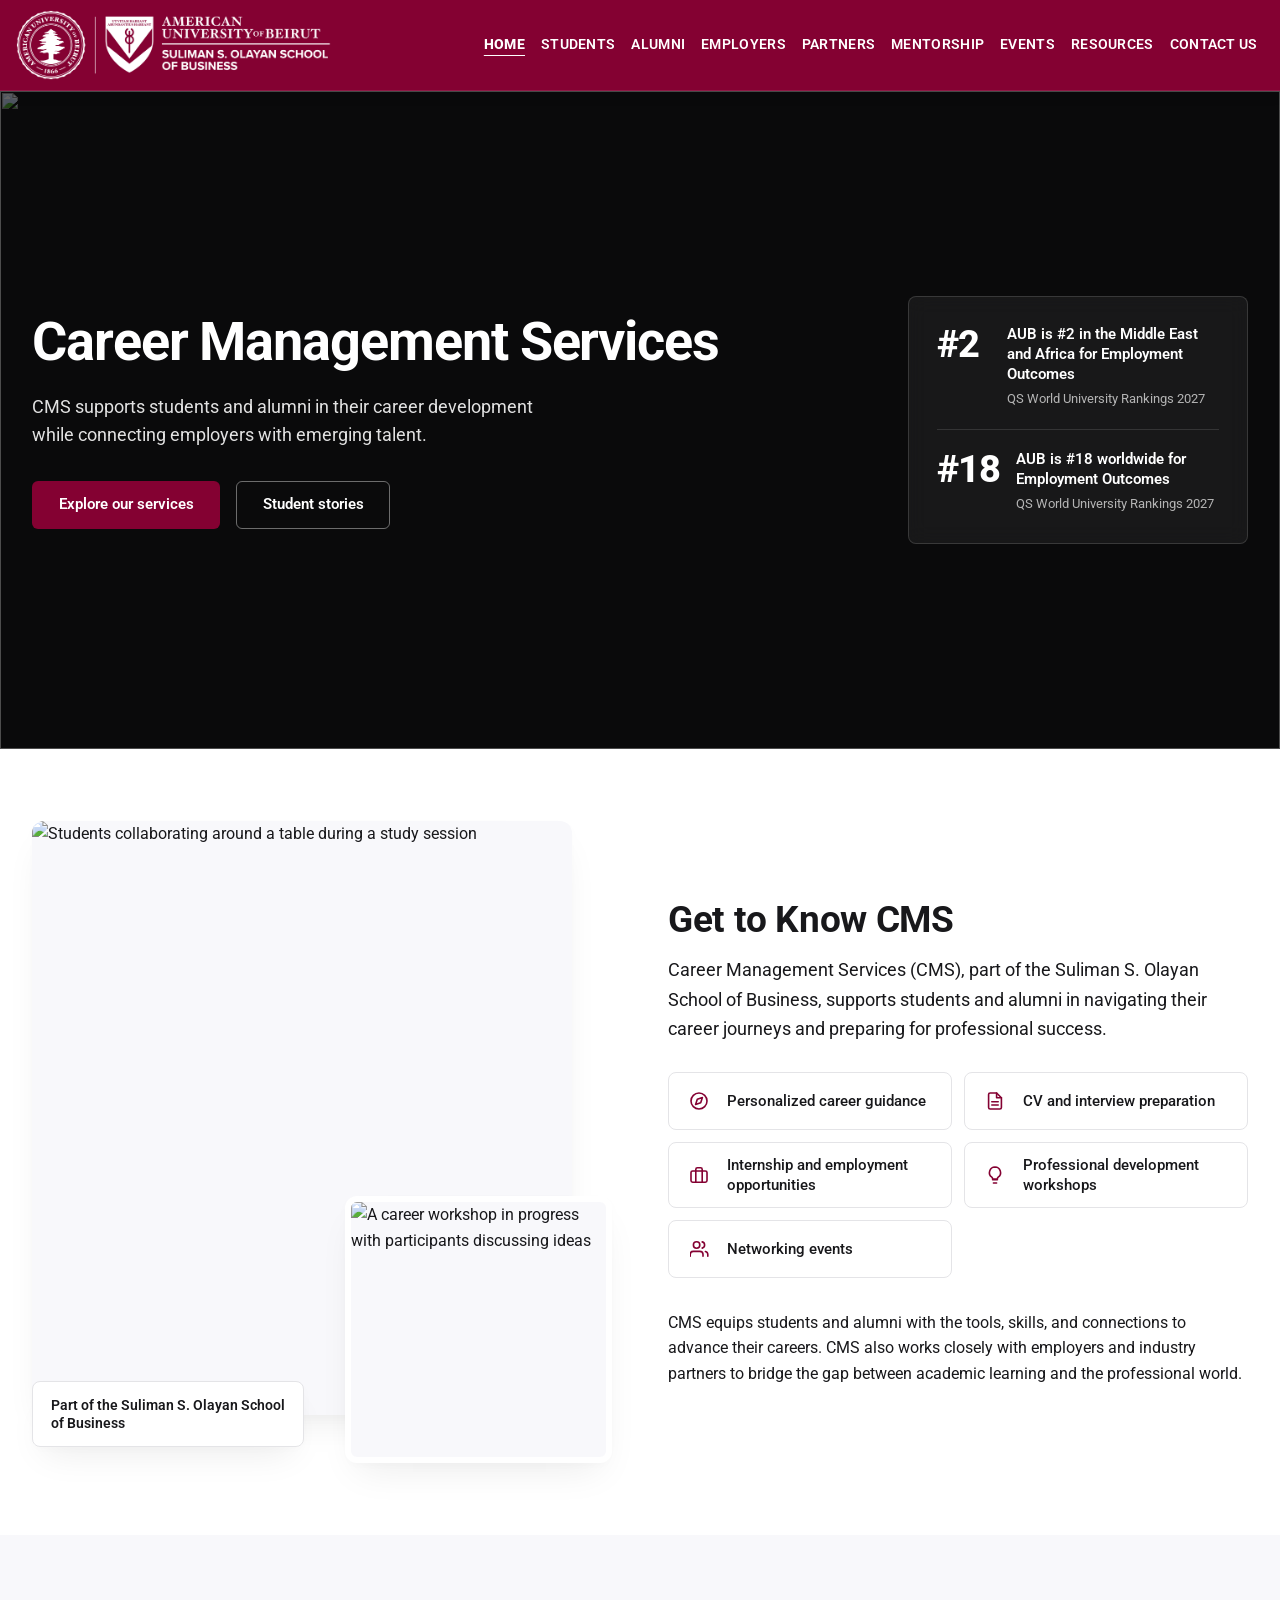
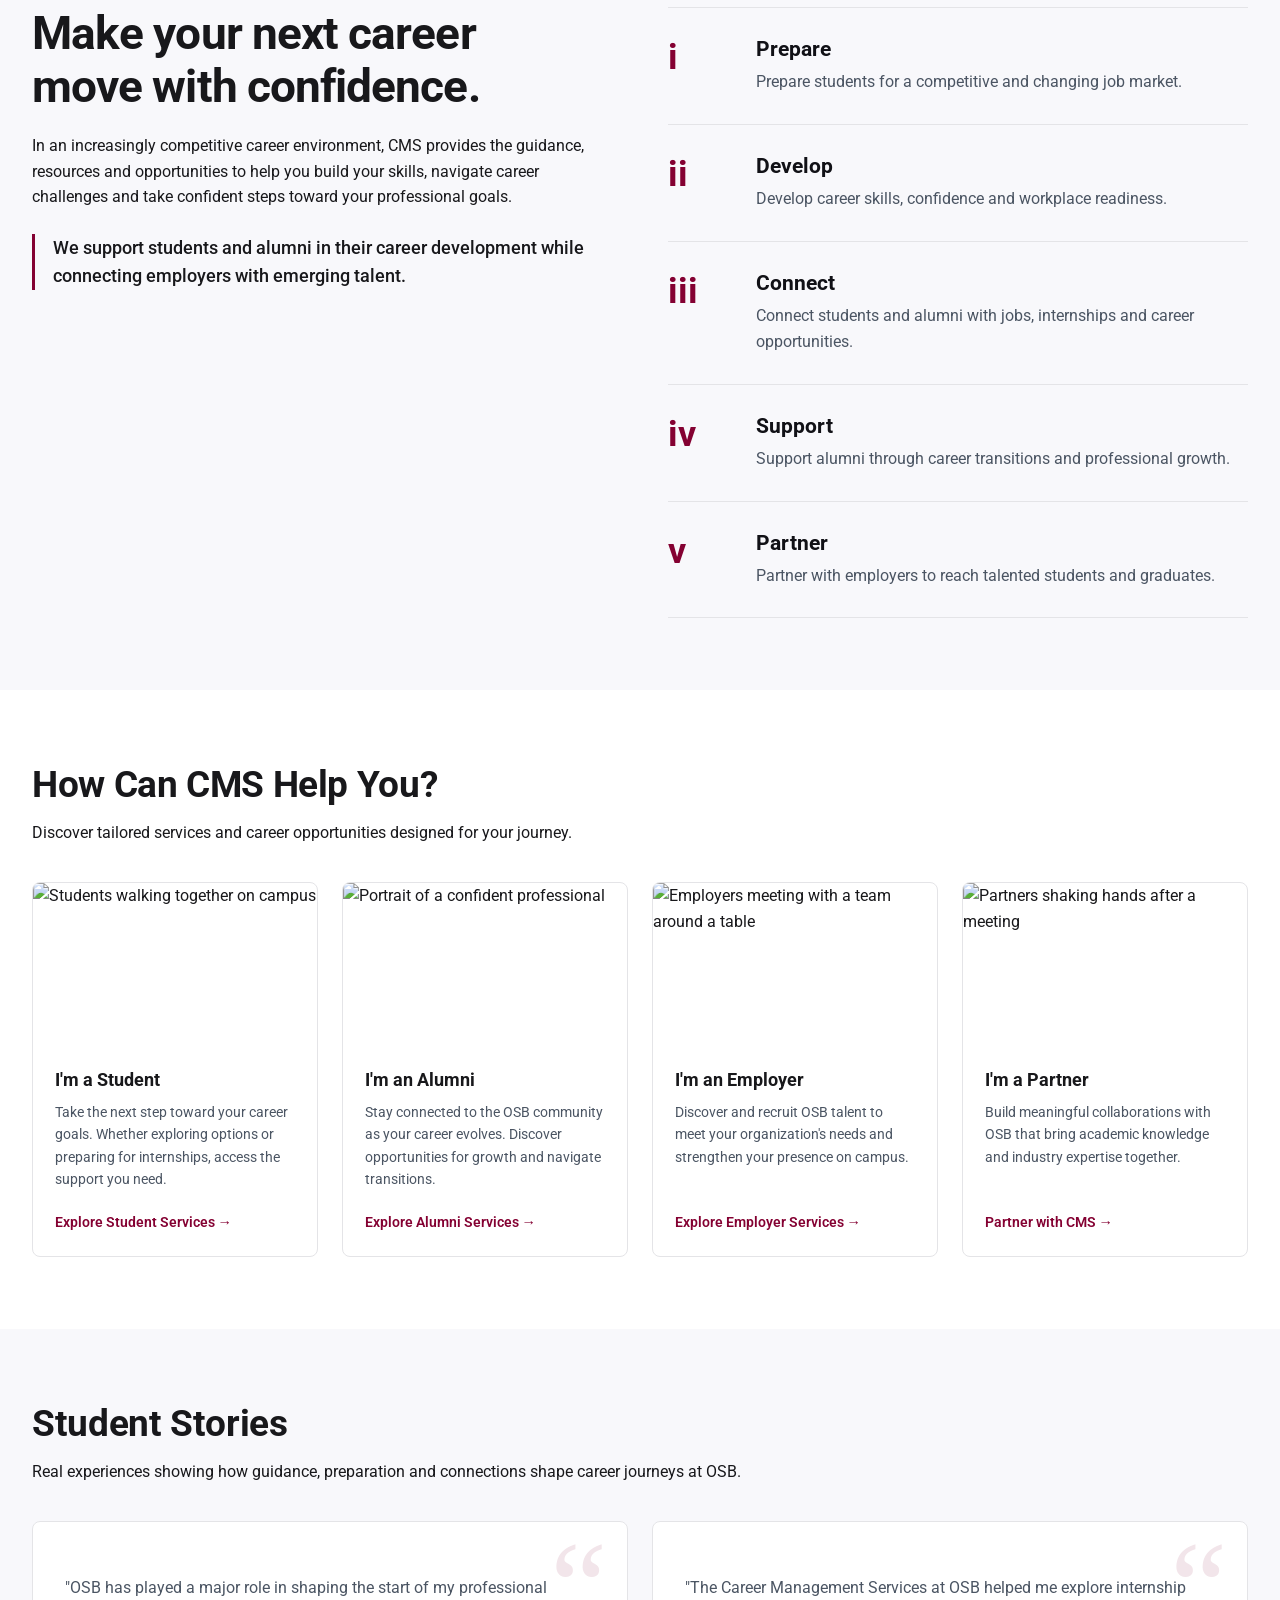
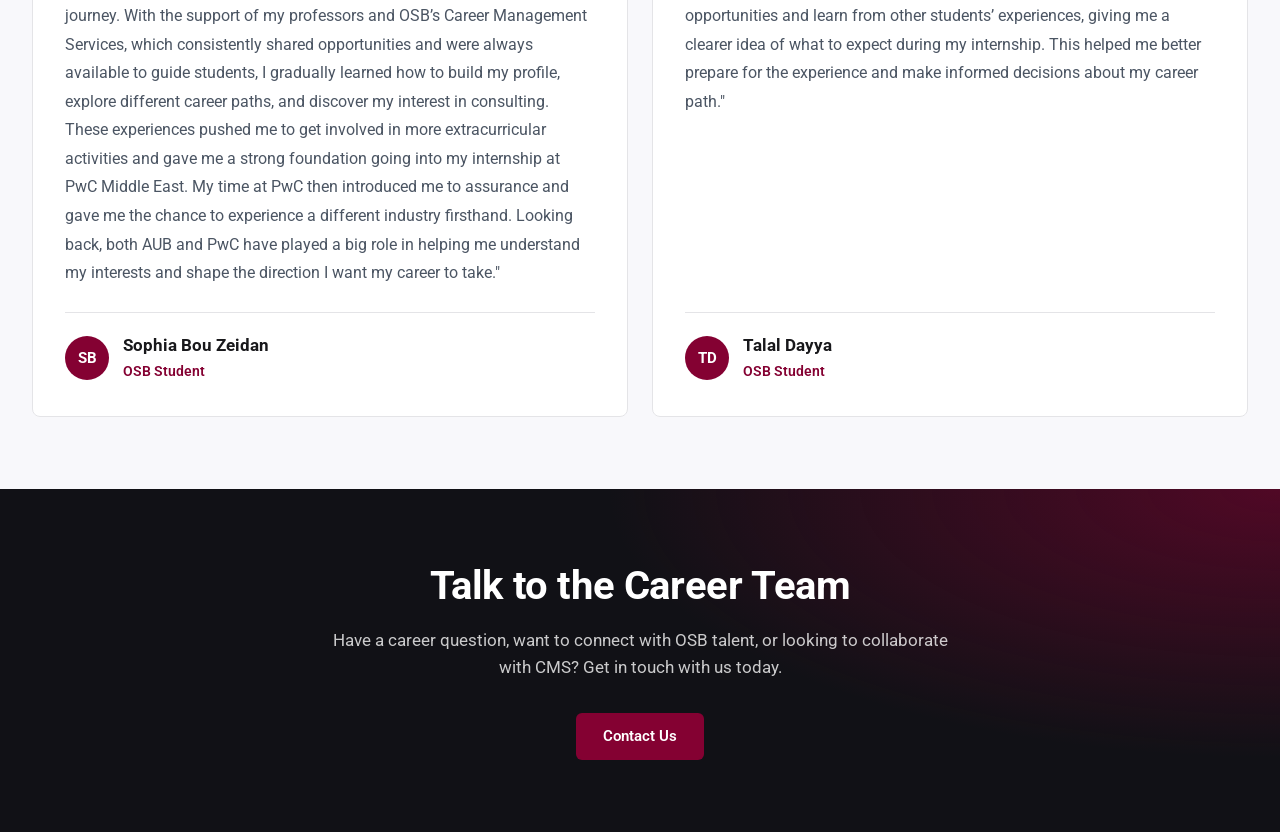
==== commit f74752d3: "homepage revamp" ====
--- a/index.html
+++ b/index.html
@@ -12,491 +12,9 @@
     <link rel="preconnect" href="https://fonts.gstatic.com" crossorigin>
     <link href="https://fonts.googleapis.com/css2?family=Roboto:wght@300;400;500;700;900&display=swap" rel="stylesheet">
     <link rel="stylesheet" href="css/menu.css" />
-    <link rel="stylesheet" href="css/main.css" />
-    <script defer="" src="js/menu.js"></script>
-
-    <style>
-        /* Audience path strip */
-        .audience-paths {
-            position: relative;
-            background: var(--color-surface);
-            border-bottom: 1px solid var(--color-line);
-        }
-
-        .audience-paths__grid {
-            position: relative;
-            z-index: 2;
-            display: grid;
-            grid-template-columns: repeat(4, 1fr);
-            margin-top: -52px;
-            box-shadow: 0 2px 0 var(--color-primary);
-        }
-
-        .audience-paths__item {
-            display: flex;
-            flex-direction: column;
-            gap: 4px;
-            padding: 26px 26px 24px;
-            background: var(--color-surface);
-            border-right: 1px solid var(--color-line);
-            transition: background var(--transition-base), color var(--transition-base);
-        }
-
-        .audience-paths__item:last-child {
-            border-right: 0;
-        }
-
-        .audience-paths__item:hover {
-            background: var(--color-primary);
-            color: #fff;
-        }
-
-        .audience-paths__eyebrow {
-            font-size: .78rem;
-            color: var(--color-muted);
-            transition: color var(--transition-base);
-        }
-
-        .audience-paths__item:hover .audience-paths__eyebrow {
-            color: var(--color-primary-soft);
-        }
-
-        .audience-paths__label {
-            font-size: 1.2rem;
-            font-weight: 500;
-        }
-
-        /* Employment outcomes band */
-        .outcomes {
-            padding: var(--space-section-sm) 0 0;
-        }
-
-        .outcomes__grid {
-            display: grid;
-            grid-template-columns: 1fr 1fr;
-            gap: 64px;
-            padding-bottom: var(--space-section-sm);
-            border-bottom: 1px solid var(--color-line);
-        }
-
-        /* Stat (home only) */
-        .stat {
-            display: flex;
-            align-items: center;
-            gap: 28px;
-        }
-
-        .stat__value {
-            flex-shrink: 0;
-            font-size: clamp(4rem, 8vw, 6.5rem);
-            font-weight: 900;
-            line-height: .9;
-            letter-spacing: -.05em;
-            color: var(--color-primary);
-        }
-
-        .stat__title {
-            font-size: 1.25rem;
-            font-weight: 500;
-            line-height: 1.3;
-            margin-bottom: 8px;
-        }
-
-        .stat__source {
-            font-size: .9rem;
-            color: var(--color-muted);
-        }
-
-        /* About */
-        .about {
-            display: grid;
-            grid-template-columns: 5fr 6fr;
-            gap: 80px;
-        }
-
-        .about__aside {
-            position: sticky;
-            top: 40px;
-            align-self: start;
-        }
-
-        .about__title {
-            font-size: var(--fs-heading-xl);
-            font-weight: 300;
-            line-height: 1.08;
-            letter-spacing: -.03em;
-        }
-
-        .about__title strong {
-            font-weight: 700;
-        }
-
-        .about__figure {
-            margin: 36px 0 0;
-        }
-
-        .about__figure-media {
-            aspect-ratio: 4 / 3;
-        }
-
-        .about__figure-caption {
-            margin-top: 10px;
-            font-size: .78rem;
-            color: var(--color-muted);
-        }
-
-        .about__lead {
-            margin-bottom: 18px;
-        }
-
-        .about__copy p+p {
-            margin-top: 16px;
-            color: var(--color-body-text);
-        }
-
-        /* Pillars list */
-        .pillars {
-            margin: 44px 0 0;
-            padding: 0;
-            list-style: none;
-            border-top: 1px solid var(--color-ink);
-        }
-
-        .pillars__item {
-            position: relative;
-            padding: 18px 0 18px 30px;
-            color: var(--color-body-text);
-            border-bottom: 1px solid var(--color-line);
-        }
-
-        .pillars__item::before {
-            content: "";
-            position: absolute;
-            left: 0;
-            top: 30px;
-            width: 14px;
-            height: 2px;
-            background: var(--color-primary);
-        }
-
-        .pillars__title {
-            margin-bottom: 6px;
-            font-size: 1.15rem;
-            font-weight: 500;
-            color: var(--color-ink);
-        }
-
-        /* Card grid (home only) */
-        .card-grid {
-            display: grid;
-            gap: 24px;
-        }
-
-        .card-grid--3 {
-            grid-template-columns: repeat(3, 1fr);
-        }
-
-        .card-grid--4 {
-            grid-template-columns: repeat(4, 1fr);
-        }
-
-        /* Audience cards */
-        .audience-card {
-            display: flex;
-            flex-direction: column;
-            background: var(--color-surface);
-        }
-
-        .audience-card__media {
-            aspect-ratio: 4 / 5;
-        }
-
-        .audience-card__media img {
-            transition: transform var(--transition-slow);
-        }
-
-        .audience-card:hover .audience-card__media img {
-            transform: scale(1.04);
-        }
-
-        .audience-card__media::after {
-            content: "";
-            position: absolute;
-            inset: 40% 0 0;
-            background: linear-gradient(transparent, rgba(30, 0, 12, .85));
-        }
-
-        .audience-card__title {
-            position: absolute;
-            left: 22px;
-            right: 22px;
-            bottom: 20px;
-            z-index: 1;
-            color: #fff;
-            font-size: 1.55rem;
-            font-weight: 500;
-            line-height: 1.15;
-        }
-
-        .audience-card__body {
-            display: flex;
-            flex: 1;
-            flex-direction: column;
-            gap: 18px;
-            padding: 22px;
-        }
-
-        .audience-card__text {
-            font-size: .93rem;
-            color: var(--color-body-text);
-        }
-
-        .audience-card__body .cta-link {
-            margin-top: auto;
-            align-self: flex-start;
-        }
-
-        /* Dark section variant (home only) */
-        .section--dark {
-            background: var(--color-surface-dark);
-            color: #fff;
-        }
-
-        .section--dark .section-heading {
-            border-bottom-color: #808080;
-        }
-
-        .section--dark .section-heading__intro {
-            color: #c9c9c9;
-        }
-
-        .section--dark .cta-link {
-            color: #fff;
-        }
-
-        .section--dark .cta-link:hover {
-            color: var(--color-primary);
-        }
-
-        /* Event cards */
-        .event-card {
-            display: flex;
-            flex-direction: column;
-            background: var(--color-surface-dark-alt);
-        }
-
-        .event-card__media {
-            aspect-ratio: 3 / 2;
-        }
-
-        .event-card__body {
-            display: flex;
-            flex: 1;
-            flex-direction: column;
-            gap: 12px;
-            padding: 26px;
-        }
-
-        .event-card__date {
-            font-size: .9rem;
-            font-weight: 700;
-        }
-
-        .event-card__title {
-            font-size: 1.4rem;
-            font-weight: 500;
-        }
-
-        .event-card__text {
-            font-size: .95rem;
-            color: var(--color-on-dark-soft);
-        }
-
-        .event-card__meta {
-            display: flex;
-            flex-wrap: wrap;
-            gap: 6px 18px;
-            font-size: .82rem;
-            color: var(--color-on-dark-muted);
-        }
-
-        .event-card__body .cta-link {
-            margin-top: auto;
-            align-self: flex-start;
-        }
-
-        .events__footer {
-            margin-top: 40px;
-        }
-
-        /* Stories */
-        .story-list {
-            display: grid;
-            gap: 24px;
-        }
-
-        .story {
-            display: grid;
-            grid-template-columns: 220px 1fr 1.5fr;
-            gap: 56px;
-            align-items: center;
-            padding: 56px 0;
-        }
-
-        .story__media {
-            aspect-ratio: 1;
-        }
-
-        .story__kind {
-            margin-bottom: 8px;
-            font-size: .85rem;
-            font-weight: 700;
-            color: var(--color-primary);
-        }
-
-        .story__name {
-            font-size: 1.5rem;
-            font-weight: 500;
-        }
-
-        .story__role {
-            margin-top: 6px;
-            font-size: .88rem;
-            color: var(--color-muted);
-        }
-
-        .story__quote {
-            margin: 0;
-            max-width: 640px;
-            font-size: 1.3rem;
-            font-weight: 300;
-            line-height: 1.75;
-            color: var(--color-body-text);
-        }
-
-        /* Contact (home) */
-        .contact__grid {
-            display: grid;
-            grid-template-columns: 1fr 1fr;
-            gap: 80px;
-        }
-
-        .contact__title {
-            margin-bottom: 18px;
-            font-size: var(--fs-heading-md);
-            font-weight: 300;
-            letter-spacing: -.03em;
-        }
-
-        .contact__text {
-            max-width: 520px;
-            color: var(--color-primary-soft);
-        }
-
-        .contact__actions {
-            margin-top: 30px;
-        }
-
-        /* Contact details on the maroon CTA band (home only) */
-        .section--brand .contact-details {
-            margin: 0;
-            align-self: center;
-        }
-
-        .section--brand .contact-details__row {
-            grid-template-columns: 90px 1fr;
-            gap: 0;
-            padding: 13px 0;
-            border-bottom-color: rgba(255, 255, 255, .3);
-        }
-
-        .section--brand .contact-details__row:first-child {
-            border-top-color: rgba(255, 255, 255, .3);
-        }
-
-        .section--brand .contact-details__term,
-        .section--brand .contact-details__value,
-        .section--brand .contact-details__value a {
-            color: inherit;
-        }
-
-        /* Responsive */
-        @media (max-width: 1000px) {
-            .about {
-                grid-template-columns: 1fr;
-                gap: 36px;
-            }
-
-            .about__aside {
-                position: static;
-            }
-
-            .story {
-                grid-template-columns: 160px 1fr;
-                gap: 28px;
-                padding: 40px 0;
-            }
-
-            .story__quote {
-                grid-column: 1 / -1;
-            }
-
-            .contact__grid {
-                grid-template-columns: 1fr;
-                gap: 48px;
-            }
-
-            .contact-details {
-                align-self: start;
-            }
-        }
-
-        @media (max-width: 780px) {
-            .audience-paths__grid {
-                grid-template-columns: 1fr 1fr;
-                margin-top: -40px;
-            }
-
-            .audience-paths__item {
-                padding: 20px;
-                border-bottom: 1px solid var(--color-line);
-            }
-
-            .audience-paths__item:nth-child(2) {
-                border-right: 0;
-            }
-
-            .outcomes__grid {
-                grid-template-columns: 1fr;
-                gap: 36px;
-            }
-
-            .card-grid--4 {
-                grid-template-columns: repeat(2, 1fr);
-            }
-
-            .card-grid--3 {
-                grid-template-columns: 1fr 1fr;
-            }
-
-            .story {
-                grid-template-columns: 96px 1fr;
-                gap: 20px;
-            }
-
-            .story__quote {
-                font-size: 1.1rem;
-            }
-        }
-
-        @media (max-width: 480px) {
-
-            .card-grid--3,
-            .card-grid--4 {
-                grid-template-columns: 1fr;
-            }
-        }
-    </style>
+    <link rel="stylesheet" href="css/main-homepage.css" />
+    <link rel="stylesheet" href="css/index.css" />
+    <script defer src="js/menu.js"></script>
 </head>
 
 <body>
@@ -513,33 +31,15 @@
             <!-- DESKTOP NAVIGATION -->
             <nav class="nav-osb-links" aria-label="Main navigation">
                 <ul class="osb-nav">
-                    <li class="osb-nav-item">
-                        <a href="./index.html" id="home-link">Home</a>
-                    </li>
-                    <li class="osb-nav-item">
-                        <a href="./students.html" id="students-link">Students</a>
-                    </li>
-                    <li class="osb-nav-item">
-                        <a href="./alumni.html" id="alumni-link">Alumni</a>
-                    </li>
-                    <li class="osb-nav-item">
-                        <a href="./employers.html" id="employers-link">Employers</a>
-                    </li>
-                    <li class="osb-nav-item">
-                        <a href="./partners.html" id="partners-link">Partners</a>
-                    </li>
-                    <li class="osb-nav-item">
-                        <a href="./mentorship.html" id="mentorship-link">Mentorship</a>
-                    </li>
-                    <li class="osb-nav-item">
-                        <a href="./events.html" id="events-link">Events</a>
-                    </li>
-                    <li class="osb-nav-item">
-                        <a href="./resources.html" id="resources-link">Resources</a>
-                    </li>
-                    <li class="osb-nav-item">
-                        <a href="./contact.html" id="contact-link">Contact Us</a>
-                    </li>
+                    <li class="osb-nav-item"><a href="./index.html" id="home-link">Home</a></li>
+                    <li class="osb-nav-item"><a href="./students.html" id="students-link">Students</a></li>
+                    <li class="osb-nav-item"><a href="./alumni.html" id="alumni-link">Alumni</a></li>
+                    <li class="osb-nav-item"><a href="./employers.html" id="employers-link">Employers</a></li>
+                    <li class="osb-nav-item"><a href="./partners.html" id="partners-link">Partners</a></li>
+                    <li class="osb-nav-item"><a href="./mentorship.html" id="mentorship-link">Mentorship</a></li>
+                    <li class="osb-nav-item"><a href="./events.html" id="events-link">Events</a></li>
+                    <li class="osb-nav-item"><a href="./resources.html" id="resources-link">Resources</a></li>
+                    <li class="osb-nav-item"><a href="./contact.html" id="contact-link">Contact Us</a></li>
                 </ul>
             </nav>
 
@@ -586,336 +86,313 @@
 
         </div>
     </div>
+
     <main>
-        <!-- ================= Hero (shared component) ================= -->
+        <!-- ================= Hero ================= -->
         <section class="hero" id="home">
             <div class="hero__media">
                 <img src="https://images.unsplash.com/photo-1521737711867-e3b97375f902?auto=format&fit=crop&w=2200&q=85"
-                    alt="" role="presentation">
-            </div>
-            <div class="container hero__content">
-                <h1 class="hero__title">Tomorrow is <strong>built now.</strong></h1>
-                <p class="hero__subtitle">CMS supports students and alumni in their career development while connecting
-                    employers with emerging talent.</p>
-                <div class="btn-group">
-                    <a class="btn btn--light" href="#who-we-serve">Explore our services</a>
-                    <a class="btn btn--ghost" href="#events">Upcoming events</a>
-                </div>
-            </div>
-        </section>
-
-        <!-- ================= Audience path strip ================= -->
-        <section class="audience-paths" aria-label="Choose your path">
-            <div class="container audience-paths__grid">
-                <a class="audience-paths__item" href="#who-we-serve">
-                    <small class="audience-paths__eyebrow">For current</small>
-                    <strong class="audience-paths__label">Students</strong>
-                </a>
-                <a class="audience-paths__item" href="#who-we-serve">
-                    <small class="audience-paths__eyebrow">For graduates</small>
-                    <strong class="audience-paths__label">Alumni</strong>
-                </a>
-                <a class="audience-paths__item" href="#who-we-serve">
-                    <small class="audience-paths__eyebrow">For recruiters</small>
-                    <strong class="audience-paths__label">Employers</strong>
-                </a>
-                <a class="audience-paths__item" href="#who-we-serve">
-                    <small class="audience-paths__eyebrow">For collaborators</small>
-                    <strong class="audience-paths__label">Partners</strong>
-                </a>
-            </div>
-        </section>
-
-        <!-- ================= Employment outcomes ================= -->
-        <section class="outcomes" aria-label="AUB employment outcomes rankings">
-            <div class="container outcomes__grid">
-                <div class="stat">
-                    <div class="stat__value">#2</div>
-                    <div>
-                        <h3 class="stat__title">AUB is #2 in the Middle East and Africa for Employment Outcomes</h3>
-                        <p class="stat__source">QS World University Rankings 2027</p>
-                    </div>
-                </div>
-                <div class="stat">
-                    <div class="stat__value">#18</div>
-                    <div>
-                        <h3 class="stat__title">AUB is #18 worldwide for Employment Outcomes</h3>
-                        <p class="stat__source">QS World University Rankings 2027</p>
-                    </div>
-                </div>
-            </div>
-        </section>
-
-        <!-- ================= Who we are ================= -->
-        <section class="section" id="who-we-are">
-            <div class="container about">
-                <div class="about__aside">
-                    <h2 class="about__title">Make your next career move <strong>with confidence.</strong></h2>
-                    <figure class="about__figure">
-                        <div class="media-frame about__figure-media">
-                            <img src="https://images.unsplash.com/photo-1497366754035-f200968a6e72?auto=format&fit=crop&w=1400&q=85"
-                                alt="Modern university office workspace">
-                        </div>
-                        <figcaption class="about__figure-caption">The CMS office. Replace with the approved office
-                            photo.</figcaption>
+                    alt="" role="presentation" fetchpriority="high">
+            </div>
+
+            <!-- .container controls the width; content now aligns with every other section -->
+            <div class="container hero__container">
+                <div class="hero__content">
+                    <h1 class="hero__title">Career Management Services</h1>
+                    <p class="hero__subtitle">CMS supports students and alumni in their career development while
+                        connecting employers with emerging talent.</p>
+                    <div class="cluster">
+                        <a class="btn btn-primary" href="#who-we-serve">Explore our services</a>
+                        <a class="btn btn-outline" href="#stories">Student stories</a>
+                    </div>
+                </div>
+
+                <aside class="hero-rankings" aria-label="AUB employment outcome rankings">
+                    <div class="hero-rankings__item">
+                        <div class="hero-rankings__number">#2</div>
+                        <div class="hero-rankings__text">
+                            <h3>AUB is #2 in the Middle East and Africa for Employment Outcomes</h3>
+                            <p>QS World University Rankings 2027</p>
+                        </div>
+                    </div>
+                    <div class="hero-rankings__item">
+                        <div class="hero-rankings__number">#18</div>
+                        <div class="hero-rankings__text">
+                            <h3>AUB is #18 worldwide for Employment Outcomes</h3>
+                            <p>QS World University Rankings 2027</p>
+                        </div>
+                    </div>
+                </aside>
+            </div>
+        </section>
+
+        <!-- ================= Get to Know CMS ================= -->
+        <section class="section" id="cms-info">
+            <div class="container layout-split layout-split--center">
+
+                <!-- Visual: two photos + a context badge -->
+                <div class="about__visual">
+                    <figure class="about__photo about__photo--main">
+                        <img src="https://images.unsplash.com/photo-1522202176988-66273c2fd55f?auto=format&fit=crop&w=1000&q=80"
+                            alt="Students collaborating around a table during a study session" width="1000"
+                            height="1100" loading="lazy">
                     </figure>
-                </div>
-
-                <div class="about__copy">
-                    <p class="text-lead about__lead">In an increasingly competitive career environment, CMS provides
-                        the guidance, resources and opportunities to help you build your skills, navigate career
-                        challenges and take confident steps toward your professional goals.</p>
-                    <p>We support students and alumni in their career development while connecting employers with
-                        emerging talent.</p>
-
-                    <ul class="pillars">
-                        <li class="pillars__item">
-                            <h3 class="pillars__title">Prepare</h3>Prepare students for a competitive and changing job
-                            market.
-                        </li>
-                        <li class="pillars__item">
-                            <h3 class="pillars__title">Develop</h3>Develop career skills, confidence and workplace
-                            readiness.
-                        </li>
-                        <li class="pillars__item">
-                            <h3 class="pillars__title">Connect</h3>Connect students and alumni with jobs, internships
-                            and career opportunities.
-                        </li>
-                        <li class="pillars__item">
-                            <h3 class="pillars__title">Support</h3>Support alumni through career transitions and
-                            professional growth.
-                        </li>
-                        <li class="pillars__item">
-                            <h3 class="pillars__title">Partner</h3>Partner with employers to reach talented students and
-                            graduates.
+                    <figure class="about__photo about__photo--accent">
+                        <img src="https://images.unsplash.com/photo-1552664730-d307ca884978?auto=format&fit=crop&w=600&q=80"
+                            alt="A career workshop in progress with participants discussing ideas" width="600"
+                            height="600" loading="lazy">
+                    </figure>
+                    <div class="about__badge">
+                        <span>Part of the Suliman S. Olayan School of Business</span>
+                    </div>
+                </div>
+
+                <!-- Copy -->
+                <div class="about__content">
+                    <h2>Get to Know CMS</h2>
+                    <p class="about__lead">Career Management Services (CMS), part of the Suliman S. Olayan School of
+                        Business, supports students and alumni in navigating their career journeys and preparing for
+                        professional success.</p>
+
+                    <ul class="service-list" aria-label="What CMS offers">
+                        <li>
+                            <svg viewBox="0 0 24 24" fill="none" stroke="currentColor" stroke-width="2"
+                                stroke-linecap="round" stroke-linejoin="round" aria-hidden="true">
+                                <circle cx="12" cy="12" r="10" />
+                                <polygon points="16.24 7.76 14.12 14.12 7.76 16.24 9.88 9.88 16.24 7.76" />
+                            </svg>
+                            Personalized career guidance
+                        </li>
+                        <li>
+                            <svg viewBox="0 0 24 24" fill="none" stroke="currentColor" stroke-width="2"
+                                stroke-linecap="round" stroke-linejoin="round" aria-hidden="true">
+                                <path d="M14 2H6a2 2 0 0 0-2 2v16a2 2 0 0 0 2 2h12a2 2 0 0 0 2-2V8z" />
+                                <polyline points="14 2 14 8 20 8" />
+                                <line x1="16" y1="13" x2="8" y2="13" />
+                                <line x1="16" y1="17" x2="8" y2="17" />
+                            </svg>
+                            CV and interview preparation
+                        </li>
+                        <li>
+                            <svg viewBox="0 0 24 24" fill="none" stroke="currentColor" stroke-width="2"
+                                stroke-linecap="round" stroke-linejoin="round" aria-hidden="true">
+                                <rect x="2" y="7" width="20" height="14" rx="2" />
+                                <path d="M16 21V5a2 2 0 0 0-2-2h-4a2 2 0 0 0-2 2v16" />
+                            </svg>
+                            Internship and employment opportunities
+                        </li>
+                        <li>
+                            <svg viewBox="0 0 24 24" fill="none" stroke="currentColor" stroke-width="2"
+                                stroke-linecap="round" stroke-linejoin="round" aria-hidden="true">
+                                <path d="M9 18h6" />
+                                <path d="M10 22h4" />
+                                <path
+                                    d="M12 2a7 7 0 0 0-4 12.7c.6.5 1 1.2 1 2V17h6v-.3c0-.8.4-1.5 1-2A7 7 0 0 0 12 2z" />
+                            </svg>
+                            Professional development workshops
+                        </li>
+                        <li>
+                            <svg viewBox="0 0 24 24" fill="none" stroke="currentColor" stroke-width="2"
+                                stroke-linecap="round" stroke-linejoin="round" aria-hidden="true">
+                                <path d="M17 21v-2a4 4 0 0 0-4-4H5a4 4 0 0 0-4 4v2" />
+                                <circle cx="9" cy="7" r="4" />
+                                <path d="M23 21v-2a4 4 0 0 0-3-3.87" />
+                                <path d="M16 3.13a4 4 0 0 1 0 7.75" />
+                            </svg>
+                            Networking events
                         </li>
                     </ul>
-                </div>
-            </div>
-        </section>
-
-        <!-- ================= Who we serve ================= -->
-        <section class="section section--muted" id="who-we-serve">
+
+                    <p>CMS equips students and alumni with the tools, skills, and connections to advance their
+                        careers. CMS also works closely with employers and industry partners to bridge the gap between
+                        academic learning and the professional world.</p>
+                </div>
+            </div>
+        </section>
+
+        <!-- ================= Make Your Next Career Move ================= -->
+        <section class="section section--muted" id="who-we-are">
+            <div class="container layout-split">
+
+                <div class="career__intro">
+                    <h2>Make your next career move with confidence.</h2>
+                    <p>In an increasingly competitive career environment, CMS provides the guidance, resources and
+                        opportunities to help you build your skills, navigate career challenges and take confident
+                        steps toward your professional goals.</p>
+                    <p class="career__statement">We support students and alumni in their career development while
+                        connecting employers with emerging talent.</p>
+                </div>
+
+                <ol class="numbered-list">
+                    <li>
+                        <div>
+                            <h3>Prepare</h3>
+                            <p>Prepare students for a competitive and changing job market.</p>
+                        </div>
+                    </li>
+                    <li>
+                        <div>
+                            <h3>Develop</h3>
+                            <p>Develop career skills, confidence and workplace readiness.</p>
+                        </div>
+                    </li>
+                    <li>
+                        <div>
+                            <h3>Connect</h3>
+                            <p>Connect students and alumni with jobs, internships and career opportunities.</p>
+                        </div>
+                    </li>
+                    <li>
+                        <div>
+                            <h3>Support</h3>
+                            <p>Support alumni through career transitions and professional growth.</p>
+                        </div>
+                    </li>
+                    <li>
+                        <div>
+                            <h3>Partner</h3>
+                            <p>Partner with employers to reach talented students and graduates.</p>
+                        </div>
+                    </li>
+                </ol>
+            </div>
+        </section>
+
+        <!-- ================= How Can CMS Help You? ================= -->
+        <section class="section" id="who-we-serve">
             <div class="container">
-                <header class="section-heading">
-                    <h2 class="section-heading__title">How can CMS help you?</h2>
-                    <p class="section-heading__intro">Find the right resources, connections and support for where you
-                        are in your career journey.</p>
-                </header>
-
-                <div class="card-grid card-grid--4">
-                    <a class="audience-card" href="#contact">
-                        <div class="media-frame audience-card__media">
+                <div class="section-header">
+                    <h2>How Can CMS Help You?</h2>
+                    <p>Discover tailored services and career opportunities designed for your journey.</p>
+                </div>
+
+                <div class="content-grid content-grid--4">
+                    <a class="audience-card" href="students.html">
+                        <div class="audience-card__media">
                             <img src="https://images.unsplash.com/photo-1523240795612-9a054b0db644?auto=format&fit=crop&w=800&q=80"
-                                alt="Students studying together">
-                            <h3 class="audience-card__title">I'm a student</h3>
+                                alt="Students walking together on campus" width="800" height="533" loading="lazy">
                         </div>
                         <div class="audience-card__body">
-                            <p class="audience-card__text">Prepare for your career, access opportunities and meet with a
-                                career advisor.</p>
-                            <span class="cta-link">Student services</span>
+                            <h3 class="audience-card__title">I'm a Student</h3>
+                            <p class="audience-card__text">Take the next step toward your career goals. Whether
+                                exploring options or preparing for internships, access the support you need.</p>
+                            <span class="cta-link">Explore Student Services <span aria-hidden="true">&rarr;</span></span>
                         </div>
                     </a>
 
-                    <a class="audience-card" href="#contact">
-                        <div class="media-frame audience-card__media">
+                    <a class="audience-card" href="alumni.html">
+                        <div class="audience-card__media">
                             <img src="https://images.unsplash.com/photo-1500648767791-00dcc994a43e?auto=format&fit=crop&w=800&q=80"
-                                alt="Alumnus portrait">
-                            <h3 class="audience-card__title">I'm an alumnus</h3>
+                                alt="Portrait of a confident professional" width="800" height="533" loading="lazy">
                         </div>
                         <div class="audience-card__body">
-                            <p class="audience-card__text">Advance your career, grow your network and give back through
-                                mentorship.</p>
-                            <span class="cta-link">Alumni services</span>
+                            <h3 class="audience-card__title">I'm an Alumni</h3>
+                            <p class="audience-card__text">Stay connected to the OSB community as your career evolves.
+                                Discover opportunities for growth and navigate transitions.</p>
+                            <span class="cta-link">Explore Alumni Services <span aria-hidden="true">&rarr;</span></span>
                         </div>
                     </a>
 
-                    <a class="audience-card" href="#contact">
-                        <div class="media-frame audience-card__media">
+                    <a class="audience-card" href="employers.html">
+                        <div class="audience-card__media">
                             <img src="https://images.unsplash.com/photo-1521737711867-e3b97375f902?auto=format&fit=crop&w=800&q=80"
-                                alt="Professionals meeting">
-                            <h3 class="audience-card__title">I'm an employer</h3>
+                                alt="Employers meeting with a team around a table" width="800" height="533"
+                                loading="lazy">
                         </div>
                         <div class="audience-card__body">
-                            <p class="audience-card__text">Connect with OSB talent and engage with our students.</p>
-                            <span class="cta-link">Employer services</span>
+                            <h3 class="audience-card__title">I'm an Employer</h3>
+                            <p class="audience-card__text">Discover and recruit OSB talent to meet your organization's
+                                needs and strengthen your presence on campus.</p>
+                            <span class="cta-link">Explore Employer Services <span aria-hidden="true">&rarr;</span></span>
                         </div>
                     </a>
 
-                    <a class="audience-card" href="#contact">
-                        <div class="media-frame audience-card__media">
+                    <a class="audience-card" href="partners.html">
+                        <div class="audience-card__media">
                             <img src="https://images.unsplash.com/photo-1511632765486-a01980e01a18?auto=format&fit=crop&w=800&q=80"
-                                alt="People collaborating at an event">
-                            <h3 class="audience-card__title">I'm a partner</h3>
+                                alt="Partners shaking hands after a meeting" width="800" height="533" loading="lazy">
                         </div>
                         <div class="audience-card__body">
-                            <p class="audience-card__text">Collaborate with CMS through workshops, events and
-                                initiatives.</p>
-                            <span class="cta-link">Partner with CMS</span>
+                            <h3 class="audience-card__title">I'm a Partner</h3>
+                            <p class="audience-card__text">Build meaningful collaborations with OSB that bring academic
+                                knowledge and industry expertise together.</p>
+                            <span class="cta-link">Partner with CMS <span aria-hidden="true">&rarr;</span></span>
                         </div>
                     </a>
                 </div>
             </div>
         </section>
 
-        <!-- ================= Events ================= -->
-        <section class="section section--dark" id="events">
-            <div class="container">
-                <header class="section-heading">
-                    <h2 class="section-heading__title">Upcoming events</h2>
-                    <p class="section-heading__intro">Meet employers, sharpen your skills and discover new
-                        opportunities.</p>
-                </header>
-
-                <div class="card-grid card-grid--3">
-                    <article class="event-card">
-                        <div class="media-frame event-card__media">
-                            <img src="https://images.unsplash.com/photo-1515187029135-18ee286d815b?auto=format&fit=crop&w=900&q=80"
-                                alt="People at a networking event">
-                        </div>
-                        <div class="event-card__body">
-                            <p class="event-card__date">[Event date TBC]</p>
-                            <h3 class="event-card__title">[Event title TBC]</h3>
-                            <p class="event-card__text">[Short description: what participants will learn, who should
-                                attend, and what they take away.]</p>
-                            <div class="event-card__meta">
-                                <span>[Time TBC]</span><span>[Location TBC]</span>
-                            </div>
-                            <a class="cta-link" href="#">Register</a>
-                        </div>
-                    </article>
-
-                    <article class="event-card">
-                        <div class="media-frame event-card__media">
-                            <img src="https://images.unsplash.com/photo-1552664730-d307ca884978?auto=format&fit=crop&w=900&q=80"
-                                alt="Team workshop">
-                        </div>
-                        <div class="event-card__body">
-                            <p class="event-card__date">[Event date TBC]</p>
-                            <h3 class="event-card__title">[Event title TBC]</h3>
-                            <p class="event-card__text">[Short description of the workshop, its audience, and the skills
-                                participants gain.]</p>
-                            <div class="event-card__meta">
-                                <span>[Time TBC]</span><span>[Location TBC]</span>
-                            </div>
-                            <a class="cta-link" href="#">Register</a>
-                        </div>
-                    </article>
-
-                    <article class="event-card">
-                        <div class="media-frame event-card__media">
-                            <img src="https://images.unsplash.com/photo-1517245386807-bb43f82c33c4?auto=format&fit=crop&w=900&q=80"
-                                alt="Speaker addressing an audience">
-                        </div>
-                        <div class="event-card__body">
-                            <p class="event-card__date">[Event date TBC]</p>
-                            <h3 class="event-card__title">[Event title TBC]</h3>
-                            <p class="event-card__text">[Short description of how this event helps students, alumni or
-                                employers connect.]</p>
-                            <div class="event-card__meta">
-                                <span>[Time TBC]</span><span>[Location TBC]</span>
-                            </div>
-                            <a class="cta-link" href="#">Register</a>
-                        </div>
-                    </article>
-                </div>
-
-                <div class="events__footer">
-                    <a class="cta-link" href="#">View all events and workshops</a>
-                </div>
-            </div>
-        </section>
-
-        <!-- ================= Stories ================= -->
+        <!-- ================= Student Stories ================= -->
         <section class="section section--muted" id="stories">
             <div class="container">
-                <header class="section-heading">
-                    <h2 class="section-heading__title">Student, alumni and employer stories</h2>
-                    <p class="section-heading__intro">Real experiences show how guidance, preparation and connections
-                        shape a career.</p>
-                </header>
-
-                <div class="story-list">
-                    <article class="story">
-                        <div class="media-frame story__media">
-                            <img src="https://images.unsplash.com/photo-1580489944761-15a19d654956?auto=format&fit=crop&w=1000&q=80"
-                                alt="Student portrait">
-                        </div>
-                        <div>
-                            <p class="story__kind">Student story</p>
-                            <h3 class="story__name">[Student name]</h3>
-                            <p class="story__role">[Program, year]</p>
-                        </div>
-                        <blockquote class="story__quote">[2–3 sentences on how CMS supported this student's career
-                            preparation, skills or search for an internship or first role.]</blockquote>
-                    </article>
-
-                    <article class="story">
-                        <div class="media-frame story__media">
-                            <img src="https://images.unsplash.com/photo-1506794778202-cad84cf45f1d?auto=format&fit=crop&w=700&q=80"
-                                alt="Alumnus portrait">
-                        </div>
-                        <div>
-                            <p class="story__kind">Alumni story</p>
-                            <h3 class="story__name">[Alumni name]</h3>
-                            <p class="story__role">[Job title, organization]</p>
-                        </div>
-                        <blockquote class="story__quote">[2–3 sentences on how CMS supported this alumnus's career
-                            transition or growth.]</blockquote>
-                    </article>
-
-                    <article class="story">
-                        <div class="media-frame story__media">
-                            <img src="https://images.unsplash.com/photo-1560250097-0b93528c311a?auto=format&fit=crop&w=700&q=80"
-                                alt="Employer portrait">
-                        </div>
-                        <div>
-                            <p class="story__kind">Employer story</p>
-                            <h3 class="story__name">[Employer name]</h3>
-                            <p class="story__role">[Job title, organization]</p>
-                        </div>
-                        <blockquote class="story__quote">[2–3 sentences on the employer's experience connecting with OSB
-                            talent through CMS.]</blockquote>
-                    </article>
+                <div class="section-header">
+                    <h2>Student Stories</h2>
+                    <p>Real experiences showing how guidance, preparation and connections shape career journeys at OSB.
+                    </p>
+                </div>
+
+                <div class="content-grid content-grid--2">
+                    <figure class="surface-card story-card">
+                        <blockquote class="story-card__quote">
+                            <p>"OSB has played a major role in shaping the start of my professional journey. With the
+                                support of my professors and OSB’s Career Management Services, which consistently
+                                shared opportunities and were always available to guide students, I gradually learned
+                                how to build my profile, explore different career paths, and discover my interest in
+                                consulting. These experiences pushed me to get involved in more extracurricular
+                                activities and gave me a strong foundation going into my internship at PwC Middle East.
+                                My time at PwC then introduced me to assurance and gave me the chance to experience a
+                                different industry firsthand. Looking back, both AUB and PwC have played a big role in
+                                helping me understand my interests and shape the direction I want my career to take."
+                            </p>
+                        </blockquote>
+                        <figcaption class="story-card__author">
+                            <span class="story-card__avatar" aria-hidden="true">SB</span>
+                            <span>
+                                <span class="story-card__name">Sophia Bou Zeidan</span><br>
+                                <span class="story-card__role">OSB Student</span>
+                            </span>
+                        </figcaption>
+                    </figure>
+
+                    <figure class="surface-card story-card">
+                        <blockquote class="story-card__quote">
+                            <p>"The Career Management Services at OSB helped me explore internship opportunities and
+                                learn from other students’ experiences, giving me a clearer idea of what to expect
+                                during my internship. This helped me better prepare for the experience and make
+                                informed decisions about my career path."</p>
+                        </blockquote>
+                        <figcaption class="story-card__author">
+                            <span class="story-card__avatar" aria-hidden="true">TD</span>
+                            <span>
+                                <span class="story-card__name">Talal Dayya</span><br>
+                                <span class="story-card__role">OSB Student</span>
+                            </span>
+                        </figcaption>
+                    </figure>
                 </div>
             </div>
         </section>
 
         <!-- ================= Contact ================= -->
-        <section class="section section--brand" id="contact">
-            <div class="container contact__grid">
-                <div>
-                    <h2 class="contact__title">Talk to the career team.</h2>
-                    <p class="contact__text">Have a career question, want to connect with OSB talent, or looking to
-                        collaborate with CMS? Get in touch.</p>
-                    <div class="btn-group contact__actions">
-                        <a class="btn btn--light" href="mailto:osbcareers@aub.edu.lb">Contact us</a>
-                        <a class="btn btn--ghost" href="#">Meet the team</a>
-                    </div>
-                </div>
-
-                <dl class="contact-details">
-                    <div class="contact-details__row">
-                        <dt class="contact-details__term">Email</dt>
-                        <dd class="contact-details__value"><a
-                                href="mailto:osbcareers@aub.edu.lb">osbcareers@aub.edu.lb</a></dd>
-                    </div>
-                    <div class="contact-details__row">
-                        <dt class="contact-details__term">Phone</dt>
-                        <dd class="contact-details__value">[Phone number TBC]</dd>
-                    </div>
-                    <div class="contact-details__row">
-                        <dt class="contact-details__term">Office</dt>
-                        <dd class="contact-details__value">[CMS office location TBC]</dd>
-                    </div>
-                </dl>
+        <section class="cta-section" id="contact">
+            <div class="container">
+                <div class="cta-section__inner">
+                    <h2>Talk to the Career Team</h2>
+                    <p>Have a career question, want to connect with OSB talent, or looking to collaborate with CMS? Get
+                        in touch with us today.</p>
+                    <div class="cluster cluster--center">
+                        <a class="btn btn-primary" href="mailto:osbcareers@aub.edu.lb">Contact Us</a>
+                    </div>
+                </div>
             </div>
         </section>
     </main>
+
     <div id="footer-placeholder"></div>
     <script src="https://liiwaa-osb.github.io/AUB-OSB-shared-components/footer-load-V.js"></script>
     <!-- do not remove this comment -->
     <!-- <script src="https://www.aub.edu.lb/osb/AUB_OSB_shared_components/footer-load-V.js"></script> -->
 </body>
 
-</html>+</html>
--- a/css/main-homepage.css
+++ b/css/main-homepage.css
@@ -0,0 +1,396 @@
+/* ==========================================================================
+   main.css — shared foundation for every page (AUB OSB · Career Management)
+   Contains: tokens, reset, layout primitives, typography, and reusable
+   components. Page-specific styling lives in css/<page>.css.
+   ========================================================================== */
+
+/* 1. Design tokens
+   -------------------------------------------------------------------------- */
+:root {
+    /* Brand */
+    --color-primary: #840132;
+    --color-primary-dark: #5f0126;
+    --color-primary-soft: rgba(132, 1, 50, 0.05);
+    --color-primary-tint: #f6e9ee;
+    /* pill / chip backgrounds */
+    --color-primary-line: rgba(132, 1, 50, 0.18);
+
+    /* Neutrals */
+    --color-white: #ffffff;
+    --color-black: #111116;
+    --color-ink: #18181b;
+    --color-text-muted: #4b5563;
+    --color-surface-muted: #f8f8fb;
+    --color-border: #e4e4e7;
+
+    /* Typography */
+    --font-body: "Roboto", -apple-system, BlinkMacSystemFont, "Segoe UI", sans-serif;
+    --font-display: "Roboto", -apple-system, BlinkMacSystemFont, "Segoe UI", sans-serif;
+
+    /* Layout */
+    --container-max-width: 1280px;
+    --container-gutter: 2rem;
+    --header-offset: 80px;
+    --section-space: 4.5rem;
+
+    /* Shape */
+    --radius-sm: 0.375rem;
+    --radius-md: 0.5rem;
+    --radius-lg: 0.75rem;
+    --radius-pill: 999px;
+
+    /* Elevation (one soft, brand-tinted shadow instead of generic grey) */
+    --shadow-lift: 0 18px 36px -12px rgba(0, 0, 0, 0.08), 0 4px 12px rgba(0, 0, 0, 0.02);
+
+    /* Motion */
+    --transition-fast: 0.2s ease;
+    --transition-base: 0.3s ease;
+}
+
+/* 2. Reset & base
+   -------------------------------------------------------------------------- */
+*,
+*::before,
+*::after {
+    box-sizing: border-box;
+}
+
+html {
+    scroll-behavior: smooth;
+    scroll-padding-top: var(--header-offset);
+    -webkit-text-size-adjust: 100%;
+}
+
+body {
+    margin: 0;
+    overflow-x: hidden;
+    background: var(--color-white);
+    color: var(--color-ink);
+    font-family: var(--font-body);
+    line-height: 1.6;
+    -webkit-font-smoothing: antialiased;
+}
+
+h1,
+h2,
+h3,
+h4,
+p,
+ul,
+ol,
+figure,
+blockquote {
+    margin: 0;
+}
+
+img,
+svg {
+    display: block;
+    max-width: 100%;
+}
+
+img {
+    height: auto;
+}
+
+a {
+    color: inherit;
+    text-decoration: none;
+}
+
+:focus-visible {
+    outline: 3px solid var(--color-primary);
+    outline-offset: 3px;
+    border-radius: 2px;
+}
+
+.visually-hidden {
+    position: absolute !important;
+    width: 1px;
+    height: 1px;
+    margin: -1px;
+    padding: 0;
+    overflow: hidden;
+    clip: rect(0, 0, 0, 0);
+    white-space: nowrap;
+    border: 0;
+}
+
+/* 3. Layout primitives
+   -------------------------------------------------------------------------- */
+.container {
+    width: min(calc(100% - (var(--container-gutter) * 2)), var(--container-max-width));
+    margin-inline: auto;
+}
+
+/* Only opt-in sections get the shared spacing, so heroes, footers and
+   third-party markup are never affected by a bare `section` selector. */
+.section {
+    padding-block: var(--section-space);
+}
+
+.section--muted {
+    background: var(--color-surface-muted);
+}
+
+.layout-split {
+    display: grid;
+    grid-template-columns: repeat(2, minmax(0, 1fr));
+    gap: 3.5rem;
+    align-items: start;
+}
+
+.layout-split--center {
+    align-items: center;
+}
+
+.content-grid {
+    display: grid;
+    gap: 1.5rem;
+}
+
+.content-grid--2 {
+    grid-template-columns: repeat(2, minmax(0, 1fr));
+}
+
+.content-grid--3 {
+    grid-template-columns: repeat(3, minmax(0, 1fr));
+}
+
+.content-grid--4 {
+    grid-template-columns: repeat(4, minmax(0, 1fr));
+}
+
+.cluster {
+    display: flex;
+    flex-wrap: wrap;
+    gap: 1rem;
+    align-items: center;
+}
+
+.cluster--center {
+    justify-content: center;
+}
+
+/* 4. Typography
+   -------------------------------------------------------------------------- */
+h2,
+.section-title {
+    font-family: var(--font-display);
+    font-size: clamp(1.8rem, 3vw, 2.3rem);
+    font-weight: 700;
+    line-height: 1.25;
+    letter-spacing: -0.01em;
+    color: var(--color-ink);
+    margin-bottom: 0.75rem;
+}
+
+.section-header {
+    margin-bottom: 2.25rem;
+    max-width: 800px;
+}
+
+/* 5. Components
+   -------------------------------------------------------------------------- */
+
+/* Buttons */
+.btn {
+    display: inline-flex;
+    align-items: center;
+    justify-content: center;
+    padding: 0.75rem 1.6rem;
+    border: 1px solid transparent;
+    border-radius: var(--radius-sm);
+    font-family: inherit;
+    font-size: 0.95rem;
+    font-weight: 600;
+    line-height: 1.4;
+    cursor: pointer;
+    transition: background-color var(--transition-fast), color var(--transition-fast),
+        border-color var(--transition-fast), transform var(--transition-fast);
+}
+
+.btn:active {
+    transform: translateY(1px);
+}
+
+.btn-primary {
+    background: var(--color-primary);
+    color: var(--color-white);
+}
+
+.btn-primary:hover {
+    background: var(--color-primary-dark);
+}
+
+/* Outline button for DARK backgrounds */
+.btn-outline {
+    border-color: rgba(255, 255, 255, 0.4);
+    color: var(--color-white);
+    background: transparent;
+}
+
+.btn-outline:hover {
+    background: rgba(255, 255, 255, 0.12);
+    border-color: var(--color-white);
+}
+
+/* Outline button for LIGHT backgrounds */
+.btn-outline-dark {
+    border-color: var(--color-primary);
+    color: var(--color-primary);
+    background: transparent;
+}
+
+.btn-outline-dark:hover {
+    background: var(--color-primary);
+    color: var(--color-white);
+}
+
+/* Cards & surfaces */
+.surface-card {
+    background: var(--color-white);
+    border: 1px solid var(--color-border);
+    border-radius: var(--radius-md);
+}
+
+/* Numbered list — roman numerals generated by CSS counters.
+   Use on an <ol class="numbered-list"> with <li><h3/><p/></li>.        */
+.numbered-list {
+    --numeral-col: 5.5rem;
+    counter-reset: item;
+    list-style: none;
+    padding: 0;
+    border-top: 1px solid var(--color-border);
+}
+
+.numbered-list>li {
+    counter-increment: item;
+    display: grid;
+    grid-template-columns: var(--numeral-col) minmax(0, 1fr);
+    align-items: start;
+    padding: 1.75rem 1rem 1.75rem 0;
+    border-bottom: 1px solid var(--color-border);
+    transition: background-color var(--transition-base);
+}
+
+.numbered-list>li::before {
+    content: counter(item, lower-roman);
+    font-family: var(--font-display);
+    font-size: 2.25rem;
+    font-weight: 700;
+    line-height: 1;
+    color: var(--color-primary);
+    padding-top: 0.2rem;
+    transition: transform var(--transition-base);
+}
+
+.numbered-list>li:hover {
+    background: var(--color-border);
+}
+
+.numbered-list>li:hover::before {
+    transform: translateX(0.35rem);
+}
+
+.numbered-list h3 {
+    margin-bottom: 0.4rem;
+    font-size: 1.3rem;
+    font-weight: 700;
+    line-height: 1.3;
+    color: var(--color-black);
+}
+
+.numbered-list p {
+    color: var(--color-text-muted);
+    font-size: 1rem;
+    line-height: 1.65;
+}
+
+/* Closing call-to-action band */
+.cta-section {
+    position: relative;
+    isolation: isolate;
+    overflow: hidden;
+    padding-block: 4.5rem;
+    background:
+        radial-gradient(60rem 24rem at 100% 0%, rgba(132, 1, 50, 0.55), transparent 70%),
+        var(--color-black);
+    color: var(--color-white);
+}
+
+.cta-section__inner {
+    max-width: 640px;
+    margin-inline: auto;
+    text-align: center;
+}
+
+.cta-section h2 {
+    margin-bottom: 1rem;
+    color: var(--color-white);
+    font-size: clamp(2rem, 3.2vw, 2.5rem);
+}
+
+.cta-section p {
+    margin-bottom: 2rem;
+    color: rgba(255, 255, 255, 0.78);
+    font-size: 1.05rem;
+}
+
+/* 6. Responsive
+   -------------------------------------------------------------------------- */
+@media (max-width: 1024px) {
+    .layout-split {
+        grid-template-columns: minmax(0, 1fr);
+        gap: 2.5rem;
+    }
+
+    .content-grid--4,
+    .content-grid--3 {
+        grid-template-columns: repeat(2, minmax(0, 1fr));
+    }
+
+    .content-grid--2 {
+        grid-template-columns: minmax(0, 1fr);
+    }
+}
+
+@media (max-width: 640px) {
+    :root {
+        --container-gutter: 1.25rem;
+        --section-space: 3.5rem;
+    }
+
+    .content-grid--4,
+    .content-grid--3 {
+        grid-template-columns: minmax(0, 1fr);
+    }
+
+    .numbered-list {
+        --numeral-col: 3.75rem;
+    }
+
+    .numbered-list>li::before {
+        font-size: 1.85rem;
+    }
+
+    .numbered-list h3 {
+        font-size: 1.15rem;
+    }
+}
+
+/* 7. Accessibility
+   -------------------------------------------------------------------------- */
+@media (prefers-reduced-motion: reduce) {
+    html {
+        scroll-behavior: auto;
+    }
+
+    *,
+    *::before,
+    *::after {
+        animation-duration: 0.01ms !important;
+        animation-iteration-count: 1 !important;
+        transition-duration: 0.01ms !important;
+    }
+}
--- a/css/index.css
+++ b/css/index.css
@@ -0,0 +1,474 @@
+/* ==========================================================================
+   index.css — styles that only the home page uses
+   Depends on css/main.css (tokens + shared components)
+   ========================================================================== */
+
+/* 1. Hero
+   -------------------------------------------------------------------------- */
+.hero {
+    position: relative;
+    display: grid;
+    align-items: center;
+    min-height: max(560px, calc(82vh - var(--header-offset)));
+    padding-block: clamp(3.5rem, 6vw, 5.5rem);
+    overflow: hidden;
+    color: var(--color-white);
+    background-color: var(--color-ink);
+}
+
+.hero__media {
+    position: absolute;
+    inset: 0;
+    z-index: 0;
+}
+
+.hero__media img {
+    width: 100%;
+    height: 100%;
+    object-fit: cover;
+}
+
+/* Dark overlay with a faint brand tint toward the panel side */
+.hero__media::after {
+    content: "";
+    position: absolute;
+    inset: 0;
+    background: rgba(0, 0, 0, 0.6);
+}
+
+/* .container supplies the width + centering; do NOT set width here.
+   (A previous `width: 100%` overrode the container's max-width.) */
+.hero__container {
+    position: relative;
+    z-index: 1;
+    display: flex;
+    align-items: center;
+    justify-content: space-between;
+    gap: clamp(2rem, 4vw, 4rem);
+}
+
+.hero__content {
+    flex: 1 1 auto;
+}
+
+.hero__title {
+    margin: 0 0 1.25rem;
+    font-family: var(--font-display);
+    font-size: clamp(2.4rem, 4.2vw, 3.5rem);
+    font-weight: 700;
+    line-height: 1.15;
+    letter-spacing: -0.02em;
+}
+
+.hero__subtitle {
+    margin: 0 0 2rem;
+    max-width: 54ch;
+    color: rgba(255, 255, 255, 0.88);
+    font-size: 1.1rem;
+    line-height: 1.6;
+}
+
+/* Rankings glass panel */
+.hero-rankings {
+    flex: 0 0 auto;
+    display: flex;
+    flex-direction: column;
+    gap: 1.25rem;
+    width: 100%;
+    max-width: 340px;
+    padding: 1.75rem;
+    background: rgba(255, 255, 255, 0.06);
+    border: 1px solid rgba(255, 255, 255, 0.14);
+    border-radius: var(--radius-md);
+    -webkit-backdrop-filter: blur(10px);
+    backdrop-filter: blur(10px);
+}
+
+.hero-rankings__item {
+    display: flex;
+    gap: 1rem;
+    align-items: flex-start;
+}
+
+.hero-rankings__item+.hero-rankings__item {
+    padding-top: 1.25rem;
+    border-top: 1px solid rgba(255, 255, 255, 0.12);
+}
+
+.hero-rankings__number {
+    flex-shrink: 0;
+    min-width: 3.4rem;
+    font-family: var(--font-display);
+    font-size: 2.4rem;
+    font-weight: 800;
+    line-height: 1;
+    letter-spacing: -0.03em;
+}
+
+.hero-rankings__text h3 {
+    margin: 0 0 0.25rem;
+    font-size: 0.92rem;
+    font-weight: 600;
+    line-height: 1.35;
+}
+
+.hero-rankings__text p {
+    font-size: 0.8rem;
+    color: rgba(255, 255, 255, 0.68);
+}
+
+/* The page's single orchestrated motion: hero content settles in once */
+@keyframes hero-rise {
+    from {
+        opacity: 0;
+        transform: translateY(18px);
+    }
+
+    to {
+        opacity: 1;
+        transform: none;
+    }
+}
+
+.hero__title,
+.hero__subtitle,
+.hero__content .cluster,
+.hero-rankings {
+    animation: hero-rise 0.7s cubic-bezier(0.2, 0.7, 0.2, 1) both;
+}
+
+.hero__subtitle {
+    animation-delay: 0.1s;
+}
+
+.hero__content .cluster {
+    animation-delay: 0.2s;
+}
+
+.hero-rankings {
+    animation-delay: 0.3s;
+}
+
+/* 2. Get to Know CMS
+   -------------------------------------------------------------------------- */
+.about__visual {
+    position: relative;
+    padding: 0 2.5rem 3rem 0;
+}
+
+.about__photo {
+    position: relative;
+    z-index: 1;
+    overflow: hidden;
+    border-radius: var(--radius-lg);
+    background: var(--color-surface-muted);
+}
+
+.about__photo img {
+    width: 100%;
+    height: 100%;
+    object-fit: cover;
+}
+
+.about__photo--main {
+    aspect-ratio: 4 / 4.4;
+    box-shadow: var(--shadow-lift);
+}
+
+.about__photo--accent {
+    position: absolute;
+    right: 0;
+    bottom: 0;
+    width: 46%;
+    aspect-ratio: 1;
+    border: 6px solid var(--color-white);
+    box-shadow: var(--shadow-lift);
+}
+
+.about__badge {
+    position: absolute;
+    z-index: 2;
+    left: 0;
+    bottom: 1rem;
+    display: flex;
+    align-items: center;
+    gap: 0.75rem;
+    max-width: 17rem;
+    padding: 0.85rem 1.1rem;
+    background: var(--color-white);
+    border: 1px solid var(--color-border);
+    border-radius: var(--radius-md);
+    box-shadow: var(--shadow-lift);
+    font-size: 0.85rem;
+    font-weight: 600;
+    line-height: 1.35;
+}
+
+.about__badge svg {
+    flex-shrink: 0;
+    width: 2.25rem;
+    height: 2.25rem;
+    padding: 0.5rem;
+    border-radius: 50%;
+    background: var(--color-primary-tint);
+    color: var(--color-primary);
+}
+
+.about__content .about__lead {
+    font-size: 1.15rem;
+    color: var(--color-ink);
+}
+
+.service-list {
+    display: grid;
+    grid-template-columns: repeat(2, minmax(0, 1fr));
+    gap: 0.75rem;
+    margin-block: 1.75rem 2rem;
+    padding: 0;
+    list-style: none;
+}
+
+.service-list li {
+    display: flex;
+    align-items: center;
+    gap: 0.75rem;
+    padding: 0.75rem 0.9rem;
+    border: 1px solid var(--color-border);
+    border-radius: var(--radius-md);
+    font-size: 0.93rem;
+    font-weight: 500;
+    line-height: 1.35;
+    transition: border-color var(--transition-fast), background-color var(--transition-fast);
+}
+
+.service-list li:hover {
+    box-shadow: var(--shadow-lift);
+}
+
+.service-list svg {
+    flex-shrink: 0;
+    width: 2rem;
+    height: 2rem;
+    padding: 0.4rem;
+    color: var(--color-primary);
+}
+
+/* 3. Career move (numbered pillars)
+   -------------------------------------------------------------------------- */
+.career__intro {
+    position: sticky;
+    top: calc(var(--header-offset) + 1.5rem);
+}
+
+.career__intro h2 {
+    max-width: 18ch;
+    margin-bottom: 1.25rem;
+    font-size: clamp(2rem, 3.6vw, 2.9rem);
+    line-height: 1.15;
+    letter-spacing: -0.02em;
+}
+
+/* the sentence requested beneath the paragraph */
+.career__intro .career__statement {
+    margin-top: 1.5rem;
+    padding-left: 1.1rem;
+    border-left: 3px solid var(--color-primary);
+    color: var(--color-ink);
+    font-size: 1.1rem;
+    font-weight: 500;
+    line-height: 1.6;
+}
+
+/* 4. Audience cards
+   -------------------------------------------------------------------------- */
+.audience-card {
+    display: flex;
+    flex-direction: column;
+    overflow: hidden;
+    background: var(--color-white);
+    border: 1px solid var(--color-border);
+    border-radius: var(--radius-md);
+    transition: border-color var(--transition-fast), transform var(--transition-base),
+        box-shadow var(--transition-base);
+}
+
+.audience-card:hover,
+.audience-card:focus-visible {
+    border-color: var(--color-primary);
+    transform: translateY(-4px);
+    box-shadow: var(--shadow-lift);
+}
+
+.audience-card__media {
+    position: relative;
+    height: 160px;
+    overflow: hidden;
+}
+
+.audience-card__media img {
+    width: 100%;
+    height: 100%;
+    object-fit: cover;
+    transition: transform 0.6s ease;
+}
+
+.audience-card:hover .audience-card__media img {
+    transform: scale(1.06);
+}
+
+.audience-card__body {
+    display: flex;
+    flex: 1;
+    flex-direction: column;
+    padding: 1.35rem;
+}
+
+.audience-card__title {
+    margin-bottom: 0.5rem;
+    font-size: 1.15rem;
+    font-weight: 700;
+}
+
+.audience-card__text {
+    flex: 1;
+    margin-bottom: 1.25rem;
+    color: var(--color-text-muted);
+    font-size: 0.9rem;
+    line-height: 1.55;
+}
+
+.cta-link {
+    color: var(--color-primary);
+    font-size: 0.9rem;
+    font-weight: 600;
+}
+
+.cta-link span {
+    display: inline-block;
+    transition: transform var(--transition-fast);
+}
+
+.audience-card:hover .cta-link span {
+    transform: translateX(4px);
+}
+
+/* 5. Student stories
+   -------------------------------------------------------------------------- */
+.story-card {
+    position: relative;
+    display: flex;
+    flex-direction: column;
+    gap: 1.5rem;
+    padding: 3.25rem 2rem 2rem;
+    overflow: hidden;
+}
+
+.story-card::before {
+    content: "\201C";
+    position: absolute;
+    top: 0;
+    right: 1.25rem;
+    font-family: Georgia, "Times New Roman", serif;
+    font-size: 8rem;
+    line-height: 1;
+    color: var(--color-primary);
+    opacity: 0.1;
+    pointer-events: none;
+}
+
+.story-card__quote {
+    position: relative;
+    color: var(--color-text-muted);
+    font-size: 1.02rem;
+    line-height: 1.75;
+}
+
+.story-card__author {
+    display: flex;
+    align-items: center;
+    gap: 0.9rem;
+    margin-top: auto;
+    padding-top: 1.25rem;
+    border-top: 1px solid var(--color-border);
+}
+
+.story-card__avatar {
+    display: grid;
+    place-items: center;
+    flex-shrink: 0;
+    width: 2.75rem;
+    height: 2.75rem;
+    border-radius: 50%;
+    background: var(--color-primary);
+    color: var(--color-white);
+    font-size: 0.95rem;
+    font-weight: 700;
+}
+
+.story-card__name {
+    font-size: 1.05rem;
+    font-weight: 700;
+    line-height: 1.2;
+}
+
+.story-card__role {
+    color: var(--color-primary);
+    font-size: 0.85rem;
+    font-weight: 600;
+}
+
+/* 6. Responsive
+   -------------------------------------------------------------------------- */
+@media (max-width: 1024px) {
+    .hero__container {
+        flex-direction: column;
+        align-items: flex-start;
+    }
+
+    .hero-rankings {
+        max-width: 100%;
+    }
+
+    .career__intro {
+        position: static;
+    }
+
+    .about__visual {
+        max-width: 34rem;
+    }
+}
+
+@media (max-width: 640px) {
+    .service-list {
+        grid-template-columns: minmax(0, 1fr);
+    }
+
+    .about__visual {
+        padding-right: 1rem;
+    }
+
+    .about__badge {
+        position: static;
+        margin: 1rem 0 0 1.25rem;
+        max-width: 260px;
+    }
+
+    .about__photo--accent {
+        width: 40%;
+        bottom: 4.5rem;
+    }
+
+    .story-card {
+        padding: 3.5rem 1.4rem;
+    }
+}
+
+@media (max-width: 420px) {
+    .about__badge {
+        margin-top: 3rem;
+    }
+
+    .about__photo--accent {
+        bottom: 7.5rem;
+    }
+}
